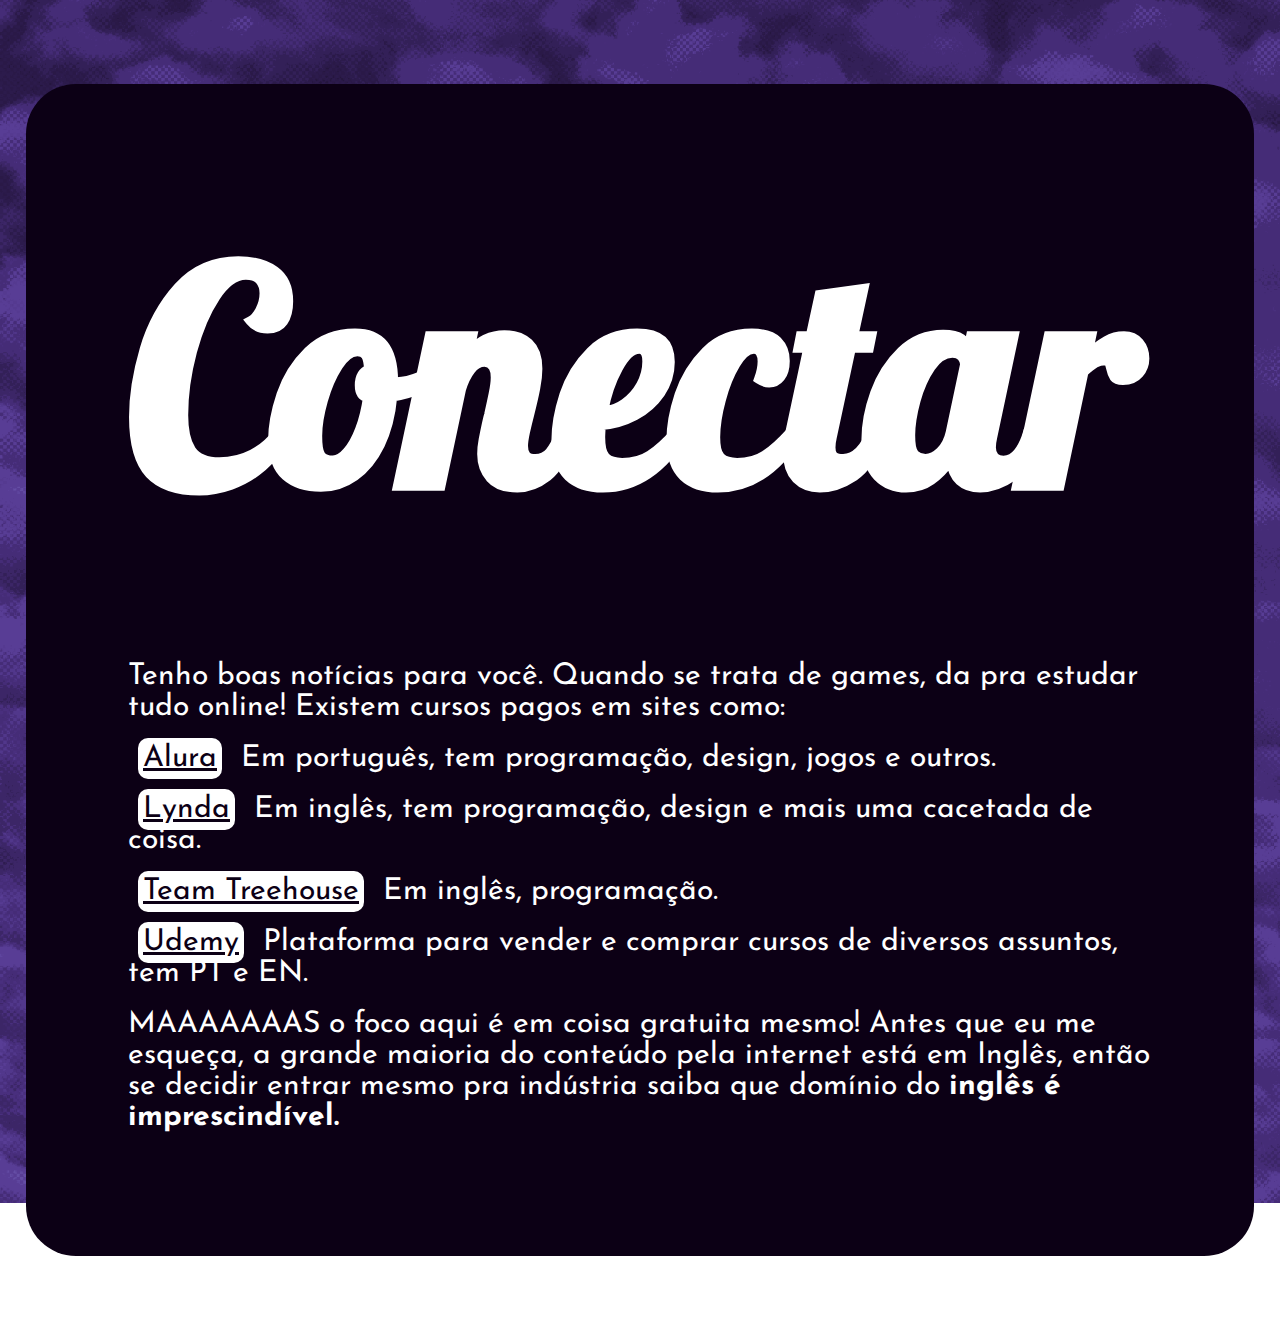
==== conectar.html @ a10b0ccb "Add files via upload" ====
<!DOCTYPE html>
<html>
<head>
	<title>Game Design lvl 1</title>

	<link href="https://fonts.googleapis.com/css?family=Arvo|Josefin+Sans|Lobster|Bangers" rel="stylesheet">
	<link rel="stylesheet" type="text/css" href="GameDesignlvl1.css">

	<meta name="viewport" content="width=device-width, initial-scale=1.0">
	<meta charset="UTF-8">
	<meta name="keywords" content="Game Design, Jogos Digitais, Game Dev, UNESP, Faac, Grupo de Artes Interativas.">
	<meta name="author" content="Rodrigo Morelli Cavalcante">
	<meta name="description" content="Game Design para Newbies!">

	<meta property="og:title" content="Game Design Level 1">
	<meta property="og:description" content="Game Design para Newbies!">
	<meta property="og:image" content="pic_metaguy.png">
	<meta property="og:url" content="digoritos.github.io/gamedesignlvl1">
	<meta property="og:type" content="website">
	<meta name="twitter:card" content="pic_metaguy.png">
</head>
<body>
	<div class="parallax bg">
		<div class="content">
			<h1>Conectar</h1>
			<p>Tenho boas notícias para você. Quando se trata de games, da pra estudar tudo online! Existem cursos pagos em sites como:</p> 
			<p><a href="https://www.alura.com.br/">Alura</a> Em português, tem programação, design, jogos e outros.</p>
			<p><a href="https://www.lynda.com/">Lynda</a> Em inglês, tem programação, design e mais uma cacetada de coisa. </p>
			<p><a href="https://teamtreehouse.com/">Team Treehouse</a> Em inglês, programação. </p>
			<p><a href="https://www.udemy.com/">Udemy</a> Plataforma para vender e comprar cursos de diversos assuntos, tem PT e EN.</p> 
			<p>MAAAAAAAS o foco aqui é em coisa gratuita mesmo! Antes que eu me esqueça, a grande maioria do conteúdo pela internet está em Inglês, então se decidir entrar mesmo pra indústria saiba que domínio do <strong>inglês é imprescindível.</strong> </p>
		</div>
	</div>

</body>
</html>
---- GameDesignlvl1.css ----
/*
fonts
font-family: 'Arvo', serif;
font-family: 'Lobster', cursive;
font-family: 'Josefin Sans', sans-serif;
font-family: 'Bangers', cursive;


*/


* {
	margin: 0;
	/*padding: 0;*/
	/*border: 2px dotted red;*/
}


div {
	padding: 8%;
}

.parallax {
	background-attachment: fixed;
    background-position: center;
    background-repeat: no-repeat;
    background-size: cover;
}

					/*HEAD*/
.head {
	background-image: url("pic_guy.png");
	background-color: #0c0015;
}
.head h1 {
	font-size: 300px;	
	/*font-family: 'Arvo', serif;*/
	/*font-family: 'Lobster', cursive;*/
	/*font-family: 'Josefin Sans', sans-serif;*/
	font-family: 'Bangers';
	line-height: 1.0;
	color: #f67500;
	mix-blend-mode: difference;
	letter-spacing: 20px;
}
.head h1.smaller {
	font-size: 200px;
}
.head h3 {
	/*font-family: 'Arvo', serif;*/
	/*font-family: 'Lobster', cursive;*/
	font-family: 'Josefin Sans', sans-serif;
	/*font-family: 'Bangers';*/
	font-size: 80px;
	text-align: right;
	color: #f67500;
	mix-blend-mode: difference;
}

					/*INTRO*/
.intro {
	background-color: #0c0015;
    align-content: center;
}
.bussola {
	padding: 3%;
	margin-bottom: 4%;
}
@keyframes bussola {
    0% {transform:rotateZ(0deg);}
    10% {transform:rotateZ(130deg);}
    20% {transform:rotateZ(60deg);}
    30% {transform:rotateZ(180deg);}
    40% {transform:rotateZ(-30deg);}
    50% {transform:rotateZ(30deg);}
    60% {transform:rotateZ(-90deg);}
    70% {transform:rotateZ(20deg);}
    80% {transform:rotateZ(-130deg);}
    90% {transform:rotateZ(30deg);}
    100% {transform:rotateZ(0deg);}
}
.bussola object {
	margin-left: auto;
	margin-right: auto;
	display: block;
	animation-name: bussola;
	animation-duration: 20s;
	animation-iteration-count: infinite;
}
.intro h5 {
	/*font-family: 'Arvo', serif;*/
	/*font-family: 'Lobster', cursive;*/
	font-family: 'Josefin Sans', sans-serif;
	/*font-family: 'Banger';*/
	font-size: 40px;
	color: #dddddd;
}

					/*CONTEUDO*/
.bg {
	background-image: url("pic_sky.png");
	padding: 5% 0;
	height: 100%/
}
.deck {
	padding: 0;
	margin: 0 auto;
	width: 90%;
	display: grid;
	grid-gap: 1%;
	grid-template-columns: repeat(auto-fit, minmax(400px, 1fr));
}
.carta {
	height: 500px;
	display: inline-block;
	margin: 10px;
	border-radius: 20px;
	background-color: #0c0015;
	/*background-color: #ffffff;*/
	padding: 30px;
	overflow: hidden;
}
.carta h5 {
	font-size: 60px;
	/*font-family: 'Arvo', serif;*/
	font-family: 'Lobster', cursive;
	/*font-family: 'Josefin Sans', sans-serif;*/
	/*font-family: 'Bangers';*/
	color: white;
	margin: 0 8% 2% 8%;
	line-height: 60px;
}
.carta h6 {
	font-size: 25px;
	text-align: right;
	color: white;
	margin: 3% 8% 0 8%;
	/*font-family: 'Arvo', serif;*/
	/*font-family: 'Lobster', cursive;*/
	font-family: 'Josefin Sans', sans-serif;
	/*font-family: 'Banger*/
}
.carta h6:nth-of-type(2) {
	text-align: left;
	margin: 7% 8% 7% 8%;
	/*font-family: 'Arvo', serif;*/
	/*font-family: 'Lobster', cursive;*/
	font-family: 'Josefin Sans', sans-serif;
	/*font-family: 'Bangers';*/
}
.carta p {
	font-size: 25px;
	color: white;
	margin: 3% 8% 25px 8%;
	font-family: 'Arvo', serif;
	/*font-family: 'Lobster', cursive;*/
	/*font-family: 'Josefin Sans', sans-serif;*/
	/*font-family: 'Banger*/
}
.carta:hover {
	border: 2px solid rgba(255,255,255,0.5);
}

					/*FOOTER*/
.footer {
	background-color: #0c0015;
}
.footer h5 {
	font-family: 'Josefin Sans', sans-serif;
	font-size: 20px;
	color: #dddddd;
	text-align: center;
}

/*CONTENT*/
.content {
	background-color: #0c0015;
	border-radius: 50px;
	margin: 20px auto;
	display: block;
	width: 80%;
}

.content h1 {
	color: white;
	font-size: 300px;
	/*font-family: 'Arvo', serif;*/
	font-family: 'Lobster', cursive;
	/*font-family: 'Josefin Sans', sans-serif;*/
	/*font-family: 'Bangers', cursive;*/
	margin-bottom: 100px;
}

.content p {
	color: white;
	font-size: 30px;
	font-family: 'Josefin Sans', sans-serif;
	/*font-family: 'Arvo', serif;*/
	margin-bottom: 20px;
}

.content a {
	color: #0c0015;
	background-color: white;
	border-radius: 10px;
	margin: 10px;
	padding: 5px;
}
.content a:hover {
	background-color: #e0e0e0;
}

/* CUSTOM SCROLL BAR xD */
/* width */
::-webkit-scrollbar {
    width: 10px;
}
/* Track */
::-webkit-scrollbar-track {
    background: #1d0f18; 
}
/* Handle */
::-webkit-scrollbar-thumb {
    background: #f67500; 
}
/* Handle on hover */
::-webkit-scrollbar-thumb:hover {
    background: #fc8300; 
}
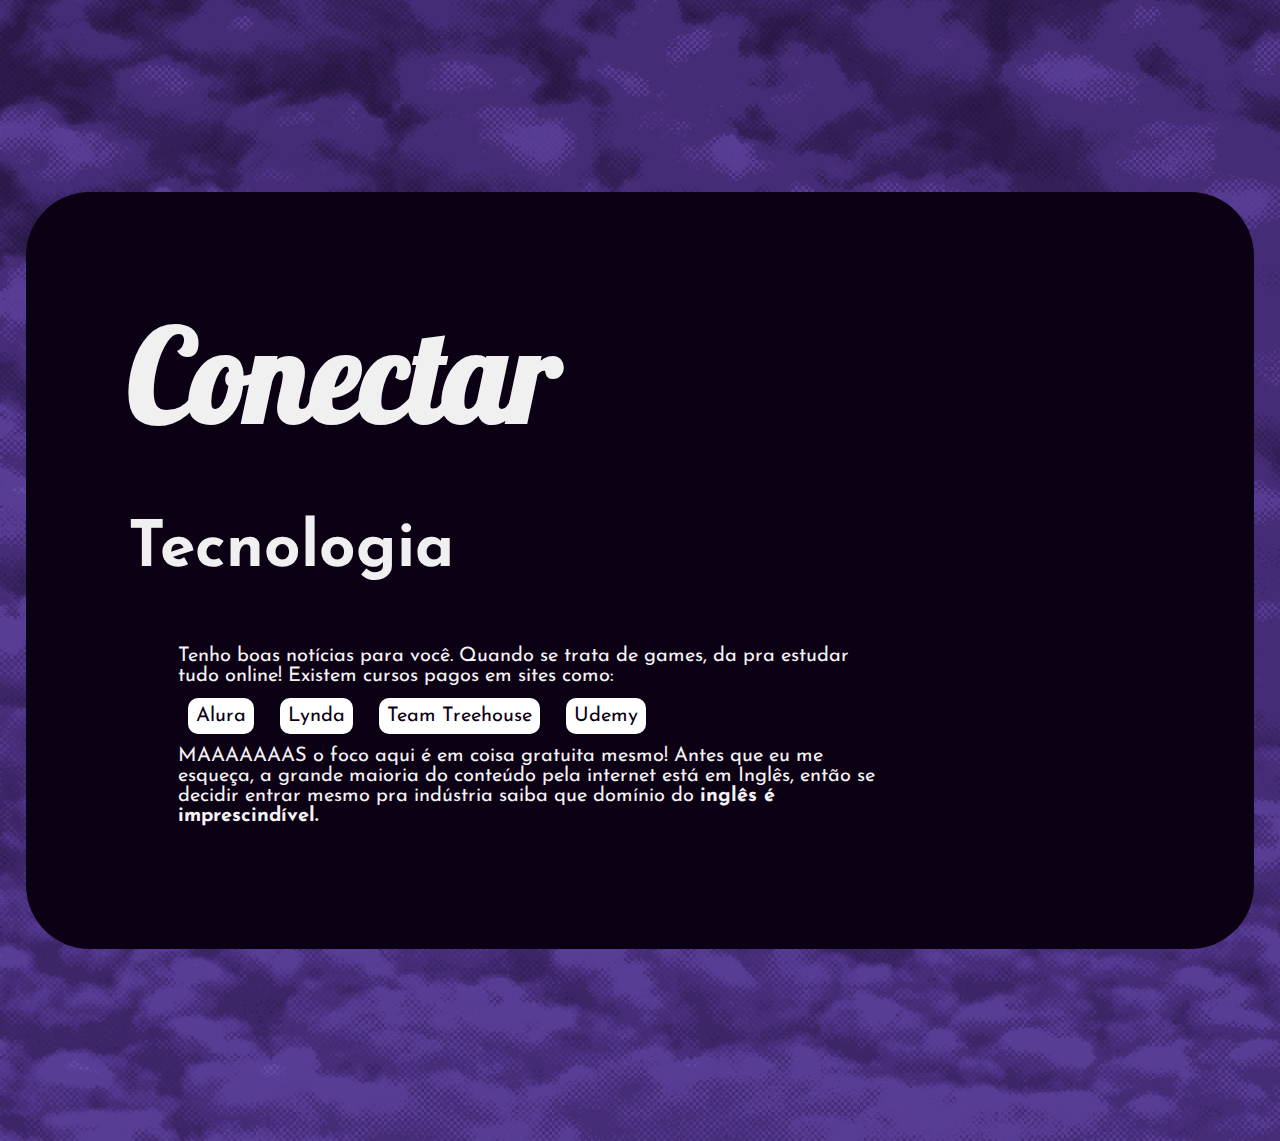
==== commit 3ee01000: "Add files via upload" ====
--- a/conectar.html
+++ b/conectar.html
@@ -3,7 +3,7 @@
 <head>
 	<title>Game Design lvl 1</title>
 
-	<link href="https://fonts.googleapis.com/css?family=Arvo|Josefin+Sans|Lobster|Bangers" rel="stylesheet">
+	<link href="https://fonts.googleapis.com/css?family=Arvo|Josefin+Sans|Lobster|Bangers|Jaldi:700" rel="stylesheet">
 	<link rel="stylesheet" type="text/css" href="GameDesignlvl1.css">
 
 	<meta name="viewport" content="width=device-width, initial-scale=1.0">
@@ -20,14 +20,17 @@
 	<meta name="twitter:card" content="pic_metaguy.png">
 </head>
 <body>
-	<div class="parallax bg">
+	<div class="bg parallax">
 		<div class="content">
 			<h1>Conectar</h1>
+			<h2>Tecnologia</h2>
 			<p>Tenho boas notícias para você. Quando se trata de games, da pra estudar tudo online! Existem cursos pagos em sites como:</p> 
-			<p><a href="https://www.alura.com.br/">Alura</a> Em português, tem programação, design, jogos e outros.</p>
-			<p><a href="https://www.lynda.com/">Lynda</a> Em inglês, tem programação, design e mais uma cacetada de coisa. </p>
-			<p><a href="https://teamtreehouse.com/">Team Treehouse</a> Em inglês, programação. </p>
-			<p><a href="https://www.udemy.com/">Udemy</a> Plataforma para vender e comprar cursos de diversos assuntos, tem PT e EN.</p> 
+			<p>
+				<a href="https://www.alura.com.br/">Alura</a>
+				<a href="https://www.lynda.com/">Lynda</a>
+				<a href="https://teamtreehouse.com/">Team Treehouse</a>
+				<a href="https://www.udemy.com/">Udemy</a>
+			</p> 
 			<p>MAAAAAAAS o foco aqui é em coisa gratuita mesmo! Antes que eu me esqueça, a grande maioria do conteúdo pela internet está em Inglês, então se decidir entrar mesmo pra indústria saiba que domínio do <strong>inglês é imprescindível.</strong> </p>
 		</div>
 	</div>
--- a/GameDesignlvl1.css
+++ b/GameDesignlvl1.css
@@ -5,7 +5,7 @@
 font-family: 'Lobster', cursive;
 font-family: 'Josefin Sans', sans-serif;
 font-family: 'Bangers', cursive;
-
+font-family: 'Jaldi', sans-serif;
 
 */
 
@@ -34,30 +34,44 @@
 	background-color: #0c0015;
 }
 .head h1 {
-	font-size: 300px;	
-	/*font-family: 'Arvo', serif;*/
-	/*font-family: 'Lobster', cursive;*/
-	/*font-family: 'Josefin Sans', sans-serif;*/
-	font-family: 'Bangers';
+	font-size: 20vw;	
+	/*font-family: 'Arvo', serif;*/
+	/*font-family: 'Lobster', cursive;*/
+	/*font-family: 'Josefin Sans', sans-serif;*/
+	/*font-family: 'Bangers';*/
+	font-family: 'Jaldi', sans-serif;
 	line-height: 1.0;
 	color: #f67500;
 	mix-blend-mode: difference;
-	letter-spacing: 20px;
+	/*letter-spacing: 20px;*/
 }
 .head h1.smaller {
-	font-size: 200px;
+	font-size: 15vw;
 }
 .head h3 {
 	/*font-family: 'Arvo', serif;*/
-	/*font-family: 'Lobster', cursive;*/
-	font-family: 'Josefin Sans', sans-serif;
-	/*font-family: 'Bangers';*/
-	font-size: 80px;
+	font-family: 'Lobster', cursive;
+	/*font-family: 'Josefin Sans', sans-serif;*/
+	/*font-family: 'Bangers';*/
+	font-size: 3vw;
 	text-align: right;
 	color: #f67500;
 	mix-blend-mode: difference;
 }
 
+@media only screen and (max-width:620px) {
+  /* For mobile phones: */
+  .head h1 {
+    font-size: 28vw;
+  }
+  .head h1.smaller {
+  	font-size: 20vw;
+  }
+  .head h3 {
+  	font-size: 5vw;
+  }
+}
+
 					/*INTRO*/
 .intro {
 	background-color: #0c0015;
@@ -66,6 +80,7 @@
 .bussola {
 	padding: 3%;
 	margin-bottom: 4%;
+
 }
 @keyframes bussola {
     0% {transform:rotateZ(0deg);}
@@ -81,6 +96,7 @@
     100% {transform:rotateZ(0deg);}
 }
 .bussola object {
+	width: 40%;
 	margin-left: auto;
 	margin-right: auto;
 	display: block;
@@ -93,11 +109,22 @@
 	/*font-family: 'Lobster', cursive;*/
 	font-family: 'Josefin Sans', sans-serif;
 	/*font-family: 'Banger';*/
-	font-size: 40px;
+	margin: 0 20%;
+	font-size: 2vw;
 	color: #dddddd;
 }
 
-					/*CONTEUDO*/
+@media only screen and (max-width: 620px){
+	.bussola object {
+		width: 60%
+	}
+
+	.intro h5 {
+		margin: 0;
+	}
+}
+
+					/*CARTAS*/
 .bg {
 	background-image: url("pic_sky.png");
 	padding: 5% 0;
@@ -109,20 +136,20 @@
 	width: 90%;
 	display: grid;
 	grid-gap: 1%;
-	grid-template-columns: repeat(auto-fit, minmax(400px, 1fr));
+	grid-template-columns: repeat(auto-fit, minmax(30vw, 1fr));
 }
 .carta {
-	height: 500px;
+	height: 45vw;
 	display: inline-block;
-	margin: 10px;
-	border-radius: 20px;
+	margin: 3vw;
+	border-radius: 3vw;
 	background-color: #0c0015;
 	/*background-color: #ffffff;*/
-	padding: 30px;
+	padding: 3vw;
 	overflow: hidden;
 }
 .carta h5 {
-	font-size: 60px;
+	font-size: 6vw;
 	/*font-family: 'Arvo', serif;*/
 	font-family: 'Lobster', cursive;
 	/*font-family: 'Josefin Sans', sans-serif;*/
@@ -132,7 +159,7 @@
 	line-height: 60px;
 }
 .carta h6 {
-	font-size: 25px;
+	font-size: 2vw;
 	text-align: right;
 	color: white;
 	margin: 3% 8% 0 8%;
@@ -150,7 +177,7 @@
 	/*font-family: 'Bangers';*/
 }
 .carta p {
-	font-size: 25px;
+	font-size: 1vw;
 	color: white;
 	margin: 3% 8% 25px 8%;
 	font-family: 'Arvo', serif;
@@ -162,6 +189,10 @@
 	border: 2px solid rgba(255,255,255,0.5);
 }
 
+@media only screen and (max-width: 620px) {
+	
+}
+
 					/*FOOTER*/
 .footer {
 	background-color: #0c0015;
@@ -173,31 +204,41 @@
 	text-align: center;
 }
 
-/*CONTENT*/
+					/*CONTENT*/
 .content {
 	background-color: #0c0015;
-	border-radius: 50px;
-	margin: 20px auto;
+	/*background-color: #bbbbbb;*/
+	border-radius: 5vw;
+	margin: 10% auto;
 	display: block;
 	width: 80%;
 }
 
 .content h1 {
-	color: white;
-	font-size: 300px;
+	color: #f0f0f0;
+	font-size: 10vw;
 	/*font-family: 'Arvo', serif;*/
 	font-family: 'Lobster', cursive;
 	/*font-family: 'Josefin Sans', sans-serif;*/
 	/*font-family: 'Bangers', cursive;*/
-	margin-bottom: 100px;
+	margin-bottom: 5vw;
+}
+
+.content h2 {
+	color: #f0f0f0;
+	font-size: 5vw;
+	font-family: "Josefin Sans", sans-serif;
+	margin-bottom: 5vw;
 }
 
 .content p {
-	color: white;
-	font-size: 30px;
+	color: #f3f3f3;
+	font-size: 20px;
 	font-family: 'Josefin Sans', sans-serif;
 	/*font-family: 'Arvo', serif;*/
 	margin-bottom: 20px;
+	margin-left: 50px;
+	width: 70%
 }
 
 .content a {
@@ -205,10 +246,11 @@
 	background-color: white;
 	border-radius: 10px;
 	margin: 10px;
-	padding: 5px;
+	padding: 8px;
+	text-decoration: none;
 }
 .content a:hover {
-	background-color: #e0e0e0;
+	background-color: #white;
 }
 
 /* CUSTOM SCROLL BAR xD */
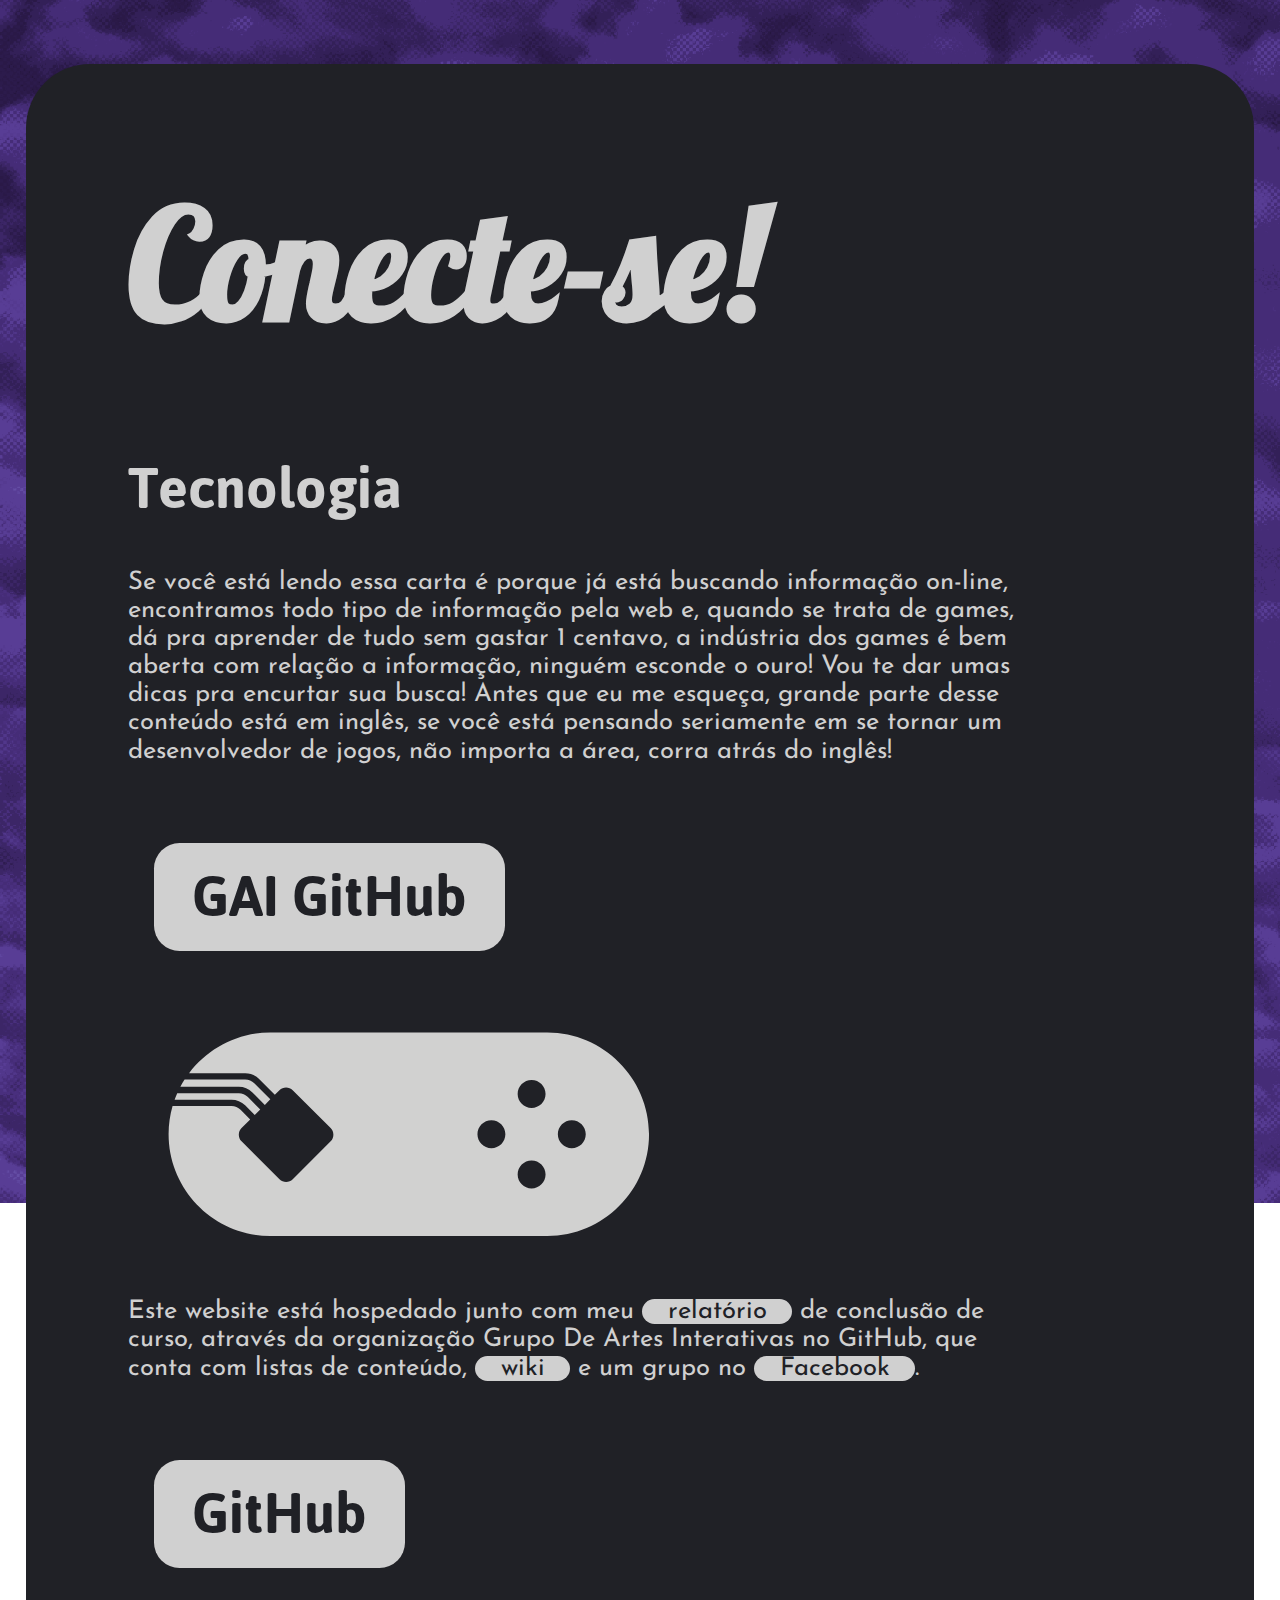
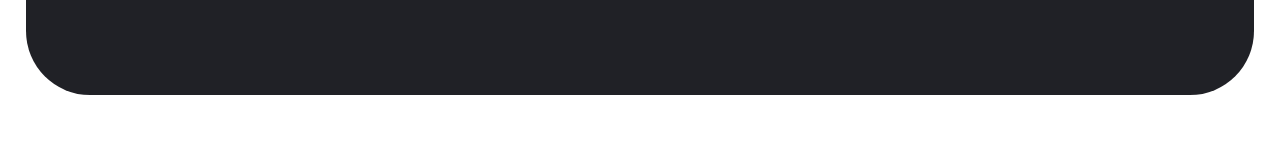
==== commit ee25b8f9: "Add files via upload" ====
--- a/conectar.html
+++ b/conectar.html
@@ -3,7 +3,7 @@
 <head>
 	<title>Game Design lvl 1</title>
 
-	<link href="https://fonts.googleapis.com/css?family=Arvo|Josefin+Sans|Lobster|Bangers|Jaldi:700" rel="stylesheet">
+	<link href="https://fonts.googleapis.com/css?family=Arvo|Josefin+Sans|Lobster|Jaldi:700" rel="stylesheet">
 	<link rel="stylesheet" type="text/css" href="GameDesignlvl1.css">
 
 	<meta name="viewport" content="width=device-width, initial-scale=1.0">
@@ -22,16 +22,16 @@
 <body>
 	<div class="bg parallax">
 		<div class="content">
-			<h1>Conectar</h1>
+			<h1>Conecte-se!</h1>
 			<h2>Tecnologia</h2>
-			<p>Tenho boas notícias para você. Quando se trata de games, da pra estudar tudo online! Existem cursos pagos em sites como:</p> 
-			<p>
-				<a href="https://www.alura.com.br/">Alura</a>
-				<a href="https://www.lynda.com/">Lynda</a>
-				<a href="https://teamtreehouse.com/">Team Treehouse</a>
-				<a href="https://www.udemy.com/">Udemy</a>
-			</p> 
-			<p>MAAAAAAAS o foco aqui é em coisa gratuita mesmo! Antes que eu me esqueça, a grande maioria do conteúdo pela internet está em Inglês, então se decidir entrar mesmo pra indústria saiba que domínio do <strong>inglês é imprescindível.</strong> </p>
+			<p>Se você está lendo essa carta é porque já está buscando informação on-line, encontramos todo tipo de informação pela web e, quando se trata de games, dá pra aprender de tudo sem gastar 1 centavo, a indústria dos games é bem aberta com relação a informação, ninguém esconde o ouro! Vou te dar umas dicas pra encurtar sua busca! Antes que eu me esqueça, grande parte desse conteúdo está em inglês, se você está pensando seriamente em se tornar um desenvolvedor de jogos, não importa a área, corra atrás do inglês!</p> 
+
+			<h2><a href="https://github.com/GrupoDeArtesInterativas">GAI GitHub</a></h2>
+			<object type="image/svg+xml" data="GAI_logo.svg"></object>
+			<p>Este website está hospedado junto com meu <a href="https://github.com/GrupoDeArtesInterativas/gamedesignlvl1/blob/master/Relatorio.pdf">relatório</a> de conclusão de curso, através da organização Grupo De Artes Interativas no GitHub, que conta com  listas de conteúdo, <a href="https://github.com/GrupoDeArtesInterativas/GAI_GrupoDeArtesInterativas/wiki">wiki</a> e um grupo no <a href="https://www.facebook.com/groups/1337082813049332/ ">Facebook</a>.</p>
+
+			<h2><a href="https://github.com/">GitHub</a></h2>
+
 		</div>
 	</div>
 
--- a/GameDesignlvl1.css
+++ b/GameDesignlvl1.css
@@ -4,7 +4,7 @@
 font-family: 'Arvo', serif;
 font-family: 'Lobster', cursive;
 font-family: 'Josefin Sans', sans-serif;
-font-family: 'Bangers', cursive;
+font-family: 'Rubik Mono One', sans-serif;
 font-family: 'Jaldi', sans-serif;
 
 */
@@ -34,25 +34,19 @@
 	background-color: #0c0015;
 }
 .head h1 {
-	font-size: 20vw;	
-	/*font-family: 'Arvo', serif;*/
-	/*font-family: 'Lobster', cursive;*/
-	/*font-family: 'Josefin Sans', sans-serif;*/
-	/*font-family: 'Bangers';*/
-	font-family: 'Jaldi', sans-serif;
-	line-height: 1.0;
+	font-size: 15vw;	
+	font-family:'Josefin Sans', sans-serif;
+	font-weight: bold;
+	/*line-height: 0.8;*/
+	margin-bottom: 3vw;
 	color: #f67500;
 	mix-blend-mode: difference;
-	/*letter-spacing: 20px;*/
 }
 .head h1.smaller {
-	font-size: 15vw;
+	font-size: 10vw;
 }
 .head h3 {
-	/*font-family: 'Arvo', serif;*/
 	font-family: 'Lobster', cursive;
-	/*font-family: 'Josefin Sans', sans-serif;*/
-	/*font-family: 'Bangers';*/
 	font-size: 3vw;
 	text-align: right;
 	color: #f67500;
@@ -74,7 +68,7 @@
 
 					/*INTRO*/
 .intro {
-	background-color: #0c0015;
+	background-color: #202126;
     align-content: center;
 }
 .bussola {
@@ -105,13 +99,10 @@
 	animation-iteration-count: infinite;
 }
 .intro h5 {
-	/*font-family: 'Arvo', serif;*/
-	/*font-family: 'Lobster', cursive;*/
 	font-family: 'Josefin Sans', sans-serif;
-	/*font-family: 'Banger';*/
 	margin: 0 20%;
 	font-size: 2vw;
-	color: #dddddd;
+	color: #d0d0d0;
 }
 
 @media only screen and (max-width: 620px){
@@ -121,6 +112,7 @@
 
 	.intro h5 {
 		margin: 0;
+		font-size: 4vw;
 	}
 }
 
@@ -133,138 +125,177 @@
 .deck {
 	padding: 0;
 	margin: 0 auto;
-	width: 90%;
+	width: 90vw;
 	display: grid;
-	grid-gap: 1%;
-	grid-template-columns: repeat(auto-fit, minmax(30vw, 1fr));
-}
+	grid-gap: 3vw;
+	grid-template-columns: 28vw 28vw 28vw;
+}
+
 .carta {
-	height: 45vw;
+	height: 26vw;
 	display: inline-block;
-	margin: 3vw;
 	border-radius: 3vw;
-	background-color: #0c0015;
-	/*background-color: #ffffff;*/
+	background-color: #202126;
 	padding: 3vw;
 	overflow: hidden;
 }
+
 .carta h5 {
-	font-size: 6vw;
-	/*font-family: 'Arvo', serif;*/
+	font-size: 4vw;
 	font-family: 'Lobster', cursive;
-	/*font-family: 'Josefin Sans', sans-serif;*/
-	/*font-family: 'Bangers';*/
-	color: white;
-	margin: 0 8% 2% 8%;
-	line-height: 60px;
+	color: #d0d0d0;
+	margin-bottom: 1vw;
 }
 .carta h6 {
 	font-size: 2vw;
-	text-align: right;
-	color: white;
-	margin: 3% 8% 0 8%;
-	/*font-family: 'Arvo', serif;*/
-	/*font-family: 'Lobster', cursive;*/
+	text-align: left;
+	color: #d0d0d0;
+	margin-bottom: 1vw;
+	font-family: 'Jaldi', sans-serif;
+
+}
+.carta p {
+	font-size: 1.5vw;
+	color: #d0d0d0;
+	margin-bottom: 1vw;
 	font-family: 'Josefin Sans', sans-serif;
-	/*font-family: 'Banger*/
-}
-.carta h6:nth-of-type(2) {
-	text-align: left;
-	margin: 7% 8% 7% 8%;
-	/*font-family: 'Arvo', serif;*/
-	/*font-family: 'Lobster', cursive;*/
-	font-family: 'Josefin Sans', sans-serif;
-	/*font-family: 'Bangers';*/
-}
-.carta p {
-	font-size: 1vw;
-	color: white;
-	margin: 3% 8% 25px 8%;
-	font-family: 'Arvo', serif;
-	/*font-family: 'Lobster', cursive;*/
-	/*font-family: 'Josefin Sans', sans-serif;*/
-	/*font-family: 'Banger*/
 }
 .carta:hover {
-	border: 2px solid rgba(255,255,255,0.5);
+	border: 0.3vw solid #f0f0f0;
 }
 
 @media only screen and (max-width: 620px) {
-	
+	.deck {
+		grid-template-columns: auto;
+	}
+	.carta {
+		height: 92vw;
+		width: 72vw;
+		border-radius: 9vw;
+		padding: 9vw;
+	}
+	.carta h5 {
+		font-size: 12vw;
+		margin-bottom: 3vw;
+	}
+	.carta h6 {
+		font-size: 6vw;
+		margin-bottom: 3vw;
+	}
+	.carta p {
+		font-size: 4vw;
+		margin-bottom: 3vw;
+	}
 }
 
 					/*FOOTER*/
 .footer {
-	background-color: #0c0015;
+	background-color: #202126;
 }
 .footer h5 {
 	font-family: 'Josefin Sans', sans-serif;
-	font-size: 20px;
-	color: #dddddd;
+	font-size: 2vw;
+	color: #d0d0d0;
 	text-align: center;
 }
+@media only screen and (max-width: 620px) {
+	.footer h5 {
+		font-size: 6vw;
+	}
+}
 
 					/*CONTENT*/
+
+
 .content {
-	background-color: #0c0015;
-	/*background-color: #bbbbbb;*/
+	background-color: #202126;
 	border-radius: 5vw;
-	margin: 10% auto;
+	margin: 0 auto;
 	display: block;
 	width: 80%;
 }
 
 .content h1 {
-	color: #f0f0f0;
-	font-size: 10vw;
-	/*font-family: 'Arvo', serif;*/
+	color: #d0d0d0;
+	font-size: 12vw;
 	font-family: 'Lobster', cursive;
-	/*font-family: 'Josefin Sans', sans-serif;*/
-	/*font-family: 'Bangers', cursive;*/
-	margin-bottom: 5vw;
+	margin-bottom: 3vw;
 }
 
 .content h2 {
-	color: #f0f0f0;
+	color: #d0d0d0;
 	font-size: 5vw;
-	font-family: "Josefin Sans", sans-serif;
-	margin-bottom: 5vw;
+	font-family: 'Jaldi', sans-serif;
+	margin-bottom: 2vw;
+	margin-top: 6vw;
 }
 
 .content p {
-	color: #f3f3f3;
-	font-size: 20px;
+	color: #d0d0d0;
+	font-size: 2vw;
 	font-family: 'Josefin Sans', sans-serif;
-	/*font-family: 'Arvo', serif;*/
-	margin-bottom: 20px;
-	margin-left: 50px;
-	width: 70%
+	margin-bottom: 4vw;
+	width: 70vw;
+	line-height: 1.1;
 }
 
 .content a {
-	color: #0c0015;
-	background-color: white;
-	border-radius: 10px;
-	margin: 10px;
-	padding: 8px;
+	color: #202126;
+	background-color: #d0d0d0;
+	border-radius: 1vw;
+	margin: 0vw;
+	padding-left: 2vw;
+	padding-right: 2vw;
 	text-decoration: none;
+/*	font-family: 'Josefin Sans', sans-serif;
+	font-weight: 700;*/
 }
 .content a:hover {
-	background-color: #white;
+	background-color: #fff;
+}
+.content h2 a {
+	border-radius: 2vw;
+	margin: 2vw;
+	padding-left: 3vw;
+	padding-right: 3vw;
+}
+
+.content object {
+	width: 50%;
+	/*float: left;*/
+	margin: 2vw;
+}
+
+
+@media only screen and (max-width: 620px) {
+	.content h1 {
+		font-size: 18vw;
+	}
+	.content h2 {
+		font-size: 8vw;
+	}
+	.content p {
+		font-size: 4vw;
+		width: 80vw;
+	}
+	.content object {
+	width: 100%;
+}
+
 }
 
 /* CUSTOM SCROLL BAR xD */
 /* width */
 ::-webkit-scrollbar {
-    width: 10px;
+    width: 1vw;
 }
 /* Track */
 ::-webkit-scrollbar-track {
-    background: #1d0f18; 
+    background: #202126; 
 }
 /* Handle */
 ::-webkit-scrollbar-thumb {
-    background: #f67500; 
+    background: #d0d0d0; 
 }
 /* Handle on hover */
 ::-webkit-scrollbar-thumb:hover {
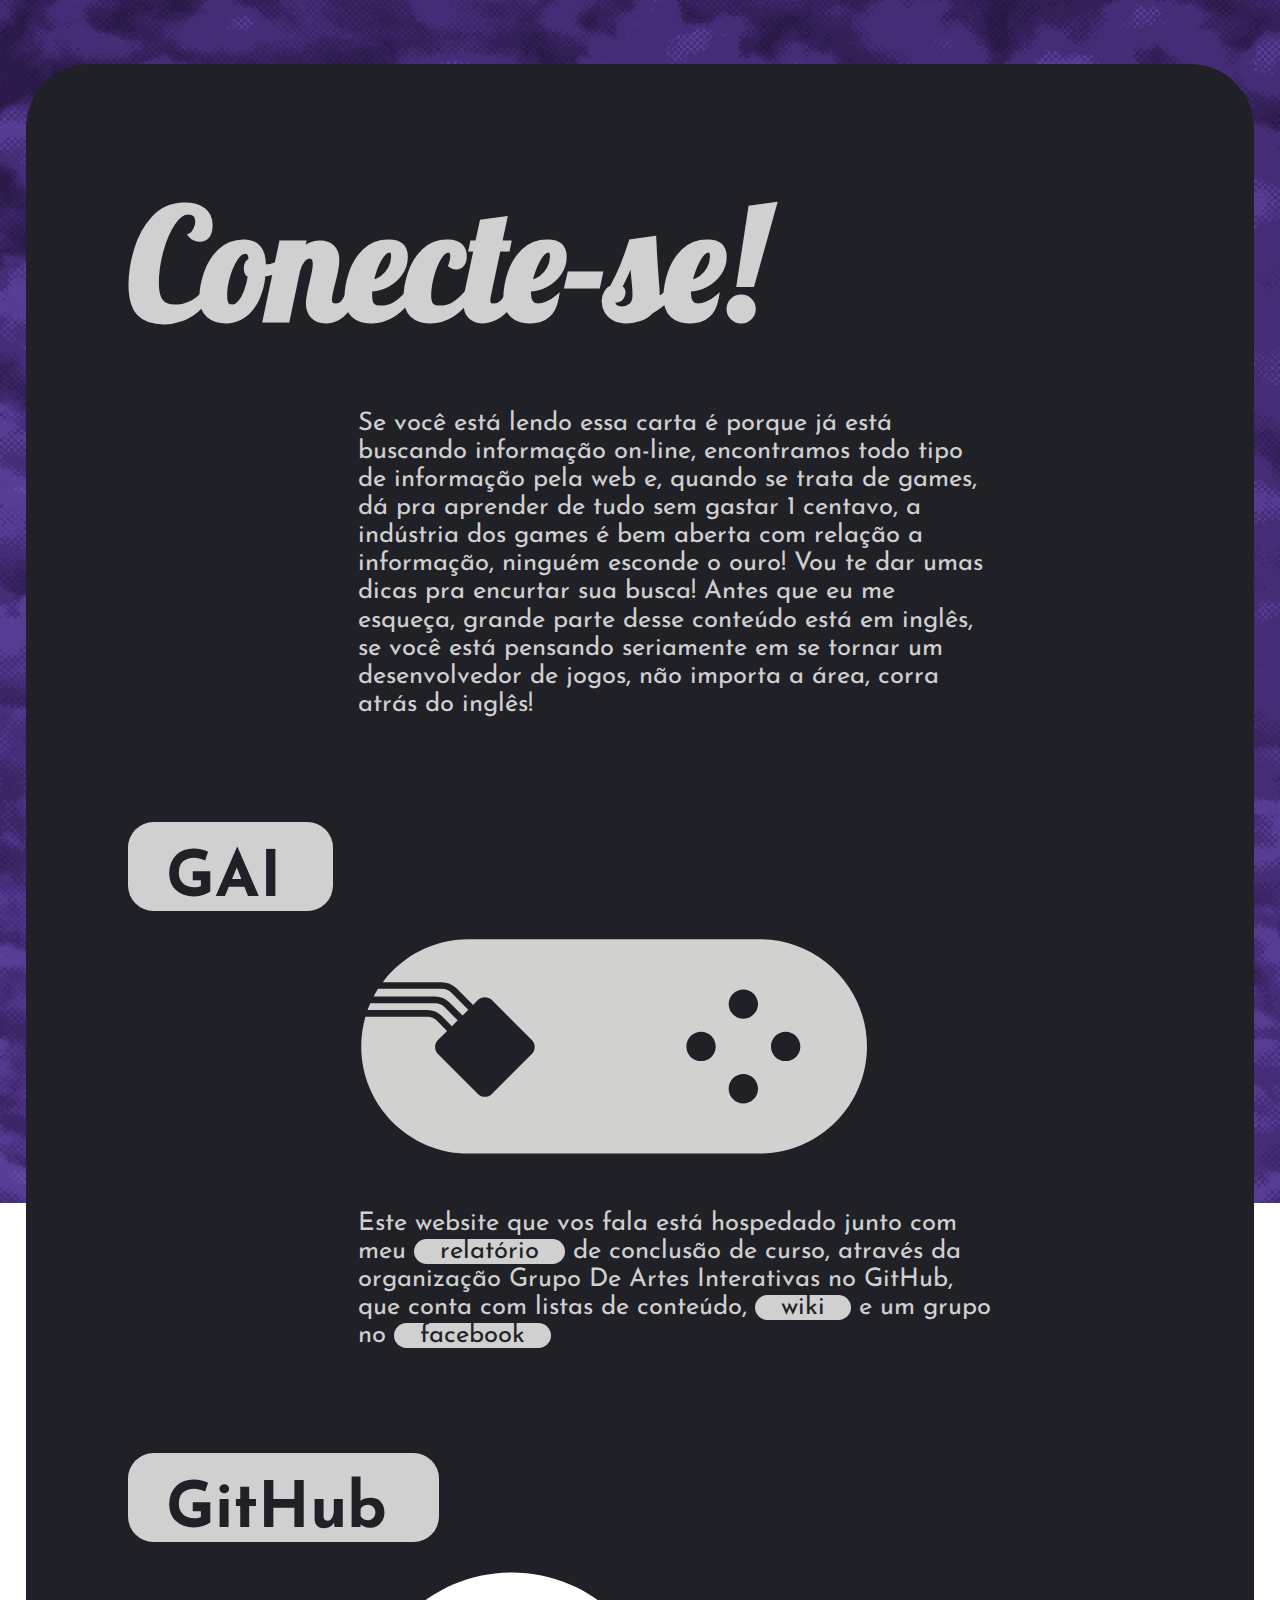
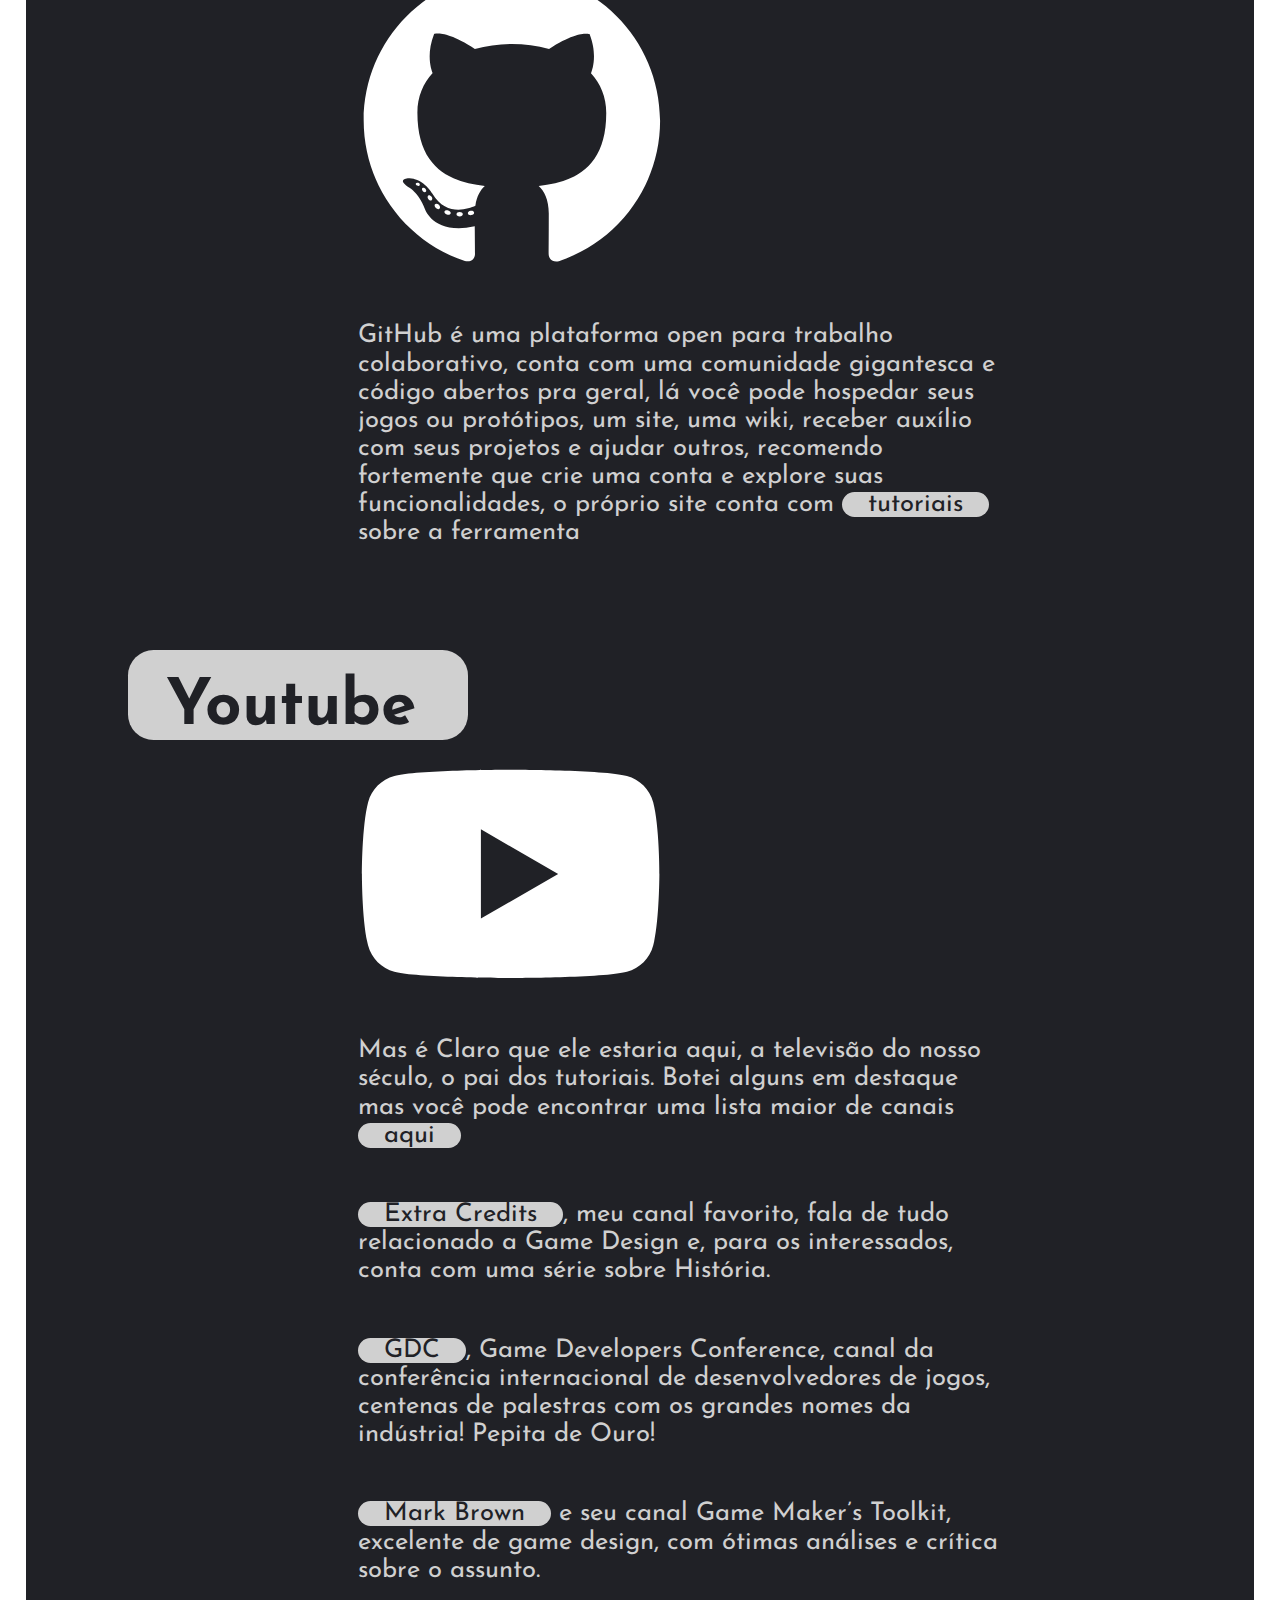
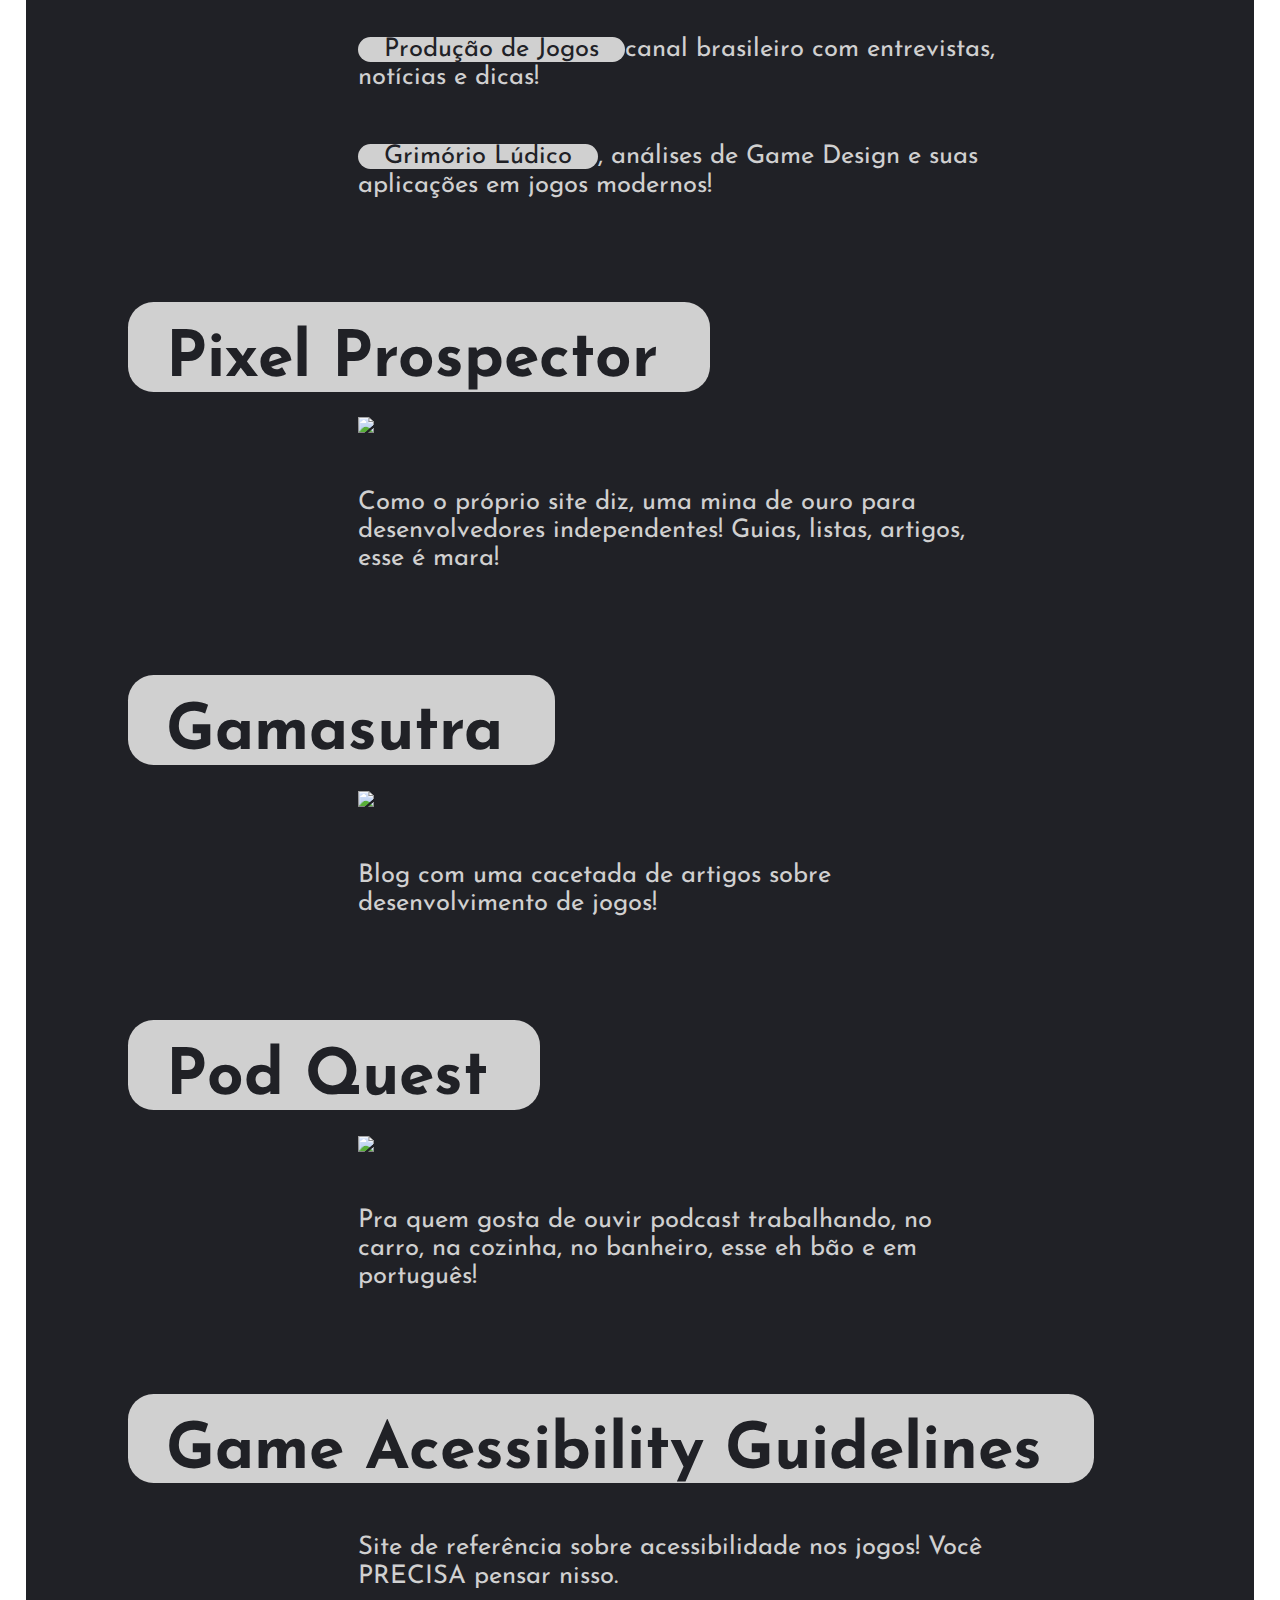
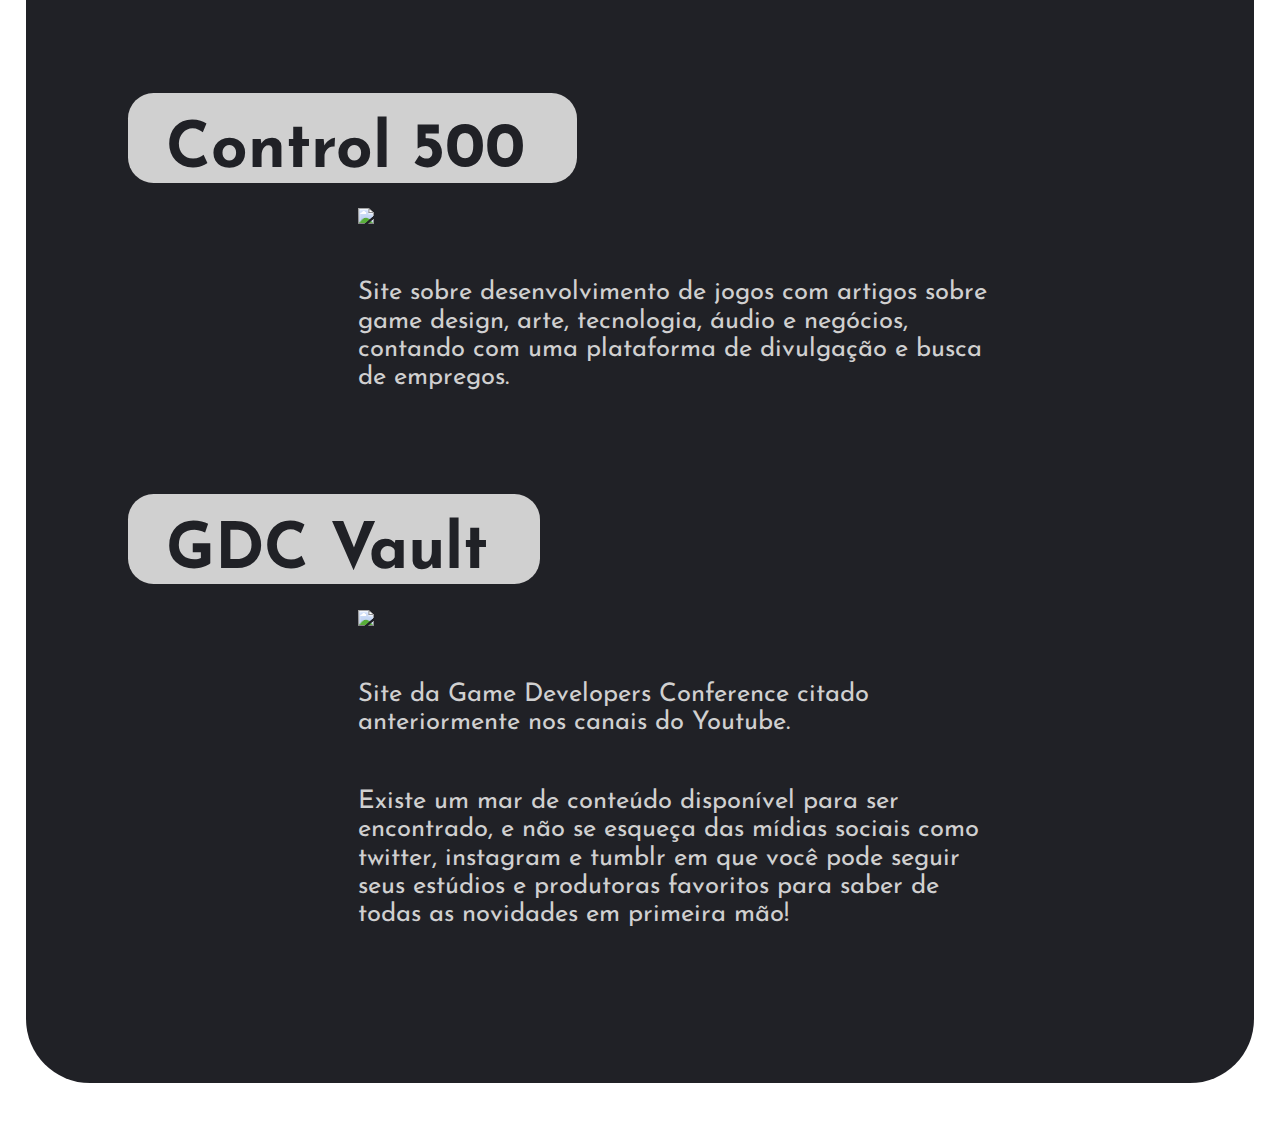
==== commit 41c48583: "Add files via upload" ====
--- a/conectar.html
+++ b/conectar.html
@@ -23,15 +23,55 @@
 	<div class="bg parallax">
 		<div class="content">
 			<h1>Conecte-se!</h1>
-			<h2>Tecnologia</h2>
+			<!-- <h2>Tecnologia</h2> -->
 			<p>Se você está lendo essa carta é porque já está buscando informação on-line, encontramos todo tipo de informação pela web e, quando se trata de games, dá pra aprender de tudo sem gastar 1 centavo, a indústria dos games é bem aberta com relação a informação, ninguém esconde o ouro! Vou te dar umas dicas pra encurtar sua busca! Antes que eu me esqueça, grande parte desse conteúdo está em inglês, se você está pensando seriamente em se tornar um desenvolvedor de jogos, não importa a área, corra atrás do inglês!</p> 
 
-			<h2><a href="https://github.com/GrupoDeArtesInterativas">GAI GitHub</a></h2>
-			<object type="image/svg+xml" data="GAI_logo.svg"></object>
-			<p>Este website está hospedado junto com meu <a href="https://github.com/GrupoDeArtesInterativas/gamedesignlvl1/blob/master/Relatorio.pdf">relatório</a> de conclusão de curso, através da organização Grupo De Artes Interativas no GitHub, que conta com  listas de conteúdo, <a href="https://github.com/GrupoDeArtesInterativas/GAI_GrupoDeArtesInterativas/wiki">wiki</a> e um grupo no <a href="https://www.facebook.com/groups/1337082813049332/ ">Facebook</a>.</p>
+			<h2><a href="https://github.com/GrupoDeArtesInterativas">GAI</a></h2>
+			<object class="big" type="image/svg+xml" data="GAI_logo.svg"></object>
+			<p>Este website que vos fala está hospedado junto com meu <a href="https://github.com/GrupoDeArtesInterativas/gamedesignlvl1/blob/master/Relatorio.pdf">relatório</a> de conclusão de curso, através da organização Grupo De Artes Interativas no GitHub, que conta com  listas de conteúdo, <a href="https://github.com/GrupoDeArtesInterativas/GAI_GrupoDeArtesInterativas/wiki">wiki</a> e um grupo no <a href="https://www.facebook.com/groups/1337082813049332/ ">facebook</a></p>
 
 			<h2><a href="https://github.com/">GitHub</a></h2>
+			<object class="small" type="image/svg+xml" data="github.svg"></object>
+			<p>GitHub é uma plataforma open para trabalho colaborativo, conta com uma comunidade gigantesca e código abertos pra geral, lá você pode hospedar seus jogos ou protótipos, um site, uma wiki, receber auxílio com seus projetos e ajudar outros, recomendo fortemente que crie uma conta e explore suas funcionalidades, o próprio site conta com <a href="https://guides.github.com/">tutoriais</a> sobre a ferramenta</p>
 
+			<h2><a href="http://www.youtube.com">Youtube</a></h2>
+			<object class="small" type="image/svg+xml" data="yt_logo.svg"></object>
+			<p>Mas é Claro que ele estaria aqui, a televisão do nosso século, o pai dos tutoriais. Botei alguns em destaque mas você pode encontrar uma lista maior de canais <a href="https://github.com/GrupoDeArtesInterativas/GAI_GrupoDeArtesInterativas/wiki">aqui</a></p>
+
+			<p><a href="https://www.youtube.com/channel/UCCODtTcd5M1JavPCOr_Uydg">Extra Credits</a>, meu canal favorito, fala de tudo relacionado a Game Design e, para os interessados, conta com uma série sobre História. </p>
+
+			<p><a href="https://www.youtube.com/channel/UC0JB7TSe49lg56u6qH8y_MQ ">GDC</a>, Game Developers Conference, canal da conferência internacional de desenvolvedores de jogos, centenas de palestras com os grandes nomes da indústria! Pepita de Ouro!</p>
+
+			<p><a href="https://www.youtube.com/user/McBacon1337/about">Mark Brown</a> e seu canal Game Maker’s Toolkit, excelente de game design, com ótimas análises e crítica sobre o assunto.</p>
+
+			<p><a href="https://www.youtube.com/channel/UC31_lzgVcbcBOLo5QD7QBUA/feed">Produção de Jogos</a>canal brasileiro com entrevistas, notícias e dicas!</p>
+
+			<p><a href="https://www.youtube.com/channel/UCBUqeYoEmtDOhRQEq5XWT1A/about">Grimório Lúdico</a>, análises de Game Design e suas aplicações em jogos modernos!</p>
+
+			<h2><a href="http://www.pixelprospector.com/">Pixel Prospector</a></h2>
+			<img class="small" src="http://www.pixelprospector.com/wp-content/uploads/2014/07/pixelprospector-logo-transparent.png">
+			<p>Como o próprio site diz, uma mina de ouro para desenvolvedores independentes! Guias, listas, artigos, esse é mara!</p>
+
+			<h2><a href="https://gamasutra.com/">Gamasutra</a></h2>
+			<img class="big" src="https://twimgs.com/gamasutra/images/gamasutra_logo.png">
+			<p>Blog com uma cacetada de artigos sobre desenvolvimento de jogos!</p>
+
+			<h2><a href="http://www.podquest.com.br/">Pod Quest</a></h2>
+			<img class="big" src="http://2.bp.blogspot.com/-kqV_th0K1kg/Wl_vnarLG1I/AAAAAAAAExg/PxoKKs6OYhQzirB2VDI7w77oys8QxtRgQCK4BGAYYCw/s752/PQ_Logo_header.png">
+			<p>Pra quem gosta de ouvir podcast trabalhando, no carro, na cozinha, no banheiro, esse eh bão e em português!</p>
+
+			<h2><a href="http://gameaccessibilityguidelines.com/">Game Acessibility Guidelines</a></h2>
+			<p>Site de referência sobre acessibilidade nos jogos! Você PRECISA pensar nisso.</p>
+
+			<h2><a href="http://ctrl500.com/">Control 500</a></h2>
+			<img class="big" src="http://ctrl500.com/wp-content/uploads/2015/01/logo21.png">
+			<p>Site sobre desenvolvimento de jogos com artigos sobre game design, arte, tecnologia, áudio e negócios, contando com uma plataforma de divulgação e busca de empregos.</p>
+
+			<h2><a href="http://www.gdcvault.com/">GDC Vault</a></h2>
+			<img class="big" src="https://roadtovrlive-5ea0.kxcdn.com/wp-content/uploads/2015/02/gdc-featured.png">
+			<p>Site da Game Developers Conference citado anteriormente nos canais do Youtube.</p>
+
+			<p>Existe um mar de conteúdo disponível para ser encontrado, e não se esqueça das mídias sociais como twitter, instagram e tumblr em que você pode seguir seus estúdios e produtoras favoritos para saber de todas as novidades em primeira mão!</p>
 		</div>
 	</div>
 
--- a/GameDesignlvl1.css
+++ b/GameDesignlvl1.css
@@ -222,12 +222,17 @@
 	margin-bottom: 3vw;
 }
 
+
 .content h2 {
 	color: #d0d0d0;
 	font-size: 5vw;
 	font-family: 'Jaldi', sans-serif;
+	font-family: 'Josefin Sans', sans-serif;
+	font-weight: 700vw;
+	margin: auto;
 	margin-bottom: 2vw;
-	margin-top: 6vw;
+	margin-top: 10vw;
+
 }
 
 .content p {
@@ -235,7 +240,10 @@
 	font-size: 2vw;
 	font-family: 'Josefin Sans', sans-serif;
 	margin-bottom: 4vw;
-	width: 70vw;
+	margin-top: 4vw;
+	padding-left: 18vw;
+	padding-right: 12vw;
+	/*width: 70vw;*/
 	line-height: 1.1;
 }
 
@@ -243,7 +251,7 @@
 	color: #202126;
 	background-color: #d0d0d0;
 	border-radius: 1vw;
-	margin: 0vw;
+	margin: auto;
 	padding-left: 2vw;
 	padding-right: 2vw;
 	text-decoration: none;
@@ -255,15 +263,18 @@
 }
 .content h2 a {
 	border-radius: 2vw;
-	margin: 2vw;
+	padding-top: 2vw;
 	padding-left: 3vw;
-	padding-right: 3vw;
-}
-
-.content object {
+	padding-right: 4vw;
+}
+
+.content .big {
+	padding-left: 18vw;
 	width: 50%;
-	/*float: left;*/
-	margin: 2vw;
+}
+.content .small {
+	padding-left: 18vw;
+	width: 30%;
 }
 
 
@@ -277,10 +288,16 @@
 	.content p {
 		font-size: 4vw;
 		width: 80vw;
-	}
-	.content object {
-	width: 100%;
-}
+		padding-left: 0;
+	}
+	.content .big {
+		width: 100%;
+		padding-left: 0;
+	}
+	.content .small {
+		width: 50%;
+		padding-left: 0;
+	}
 
 }
 
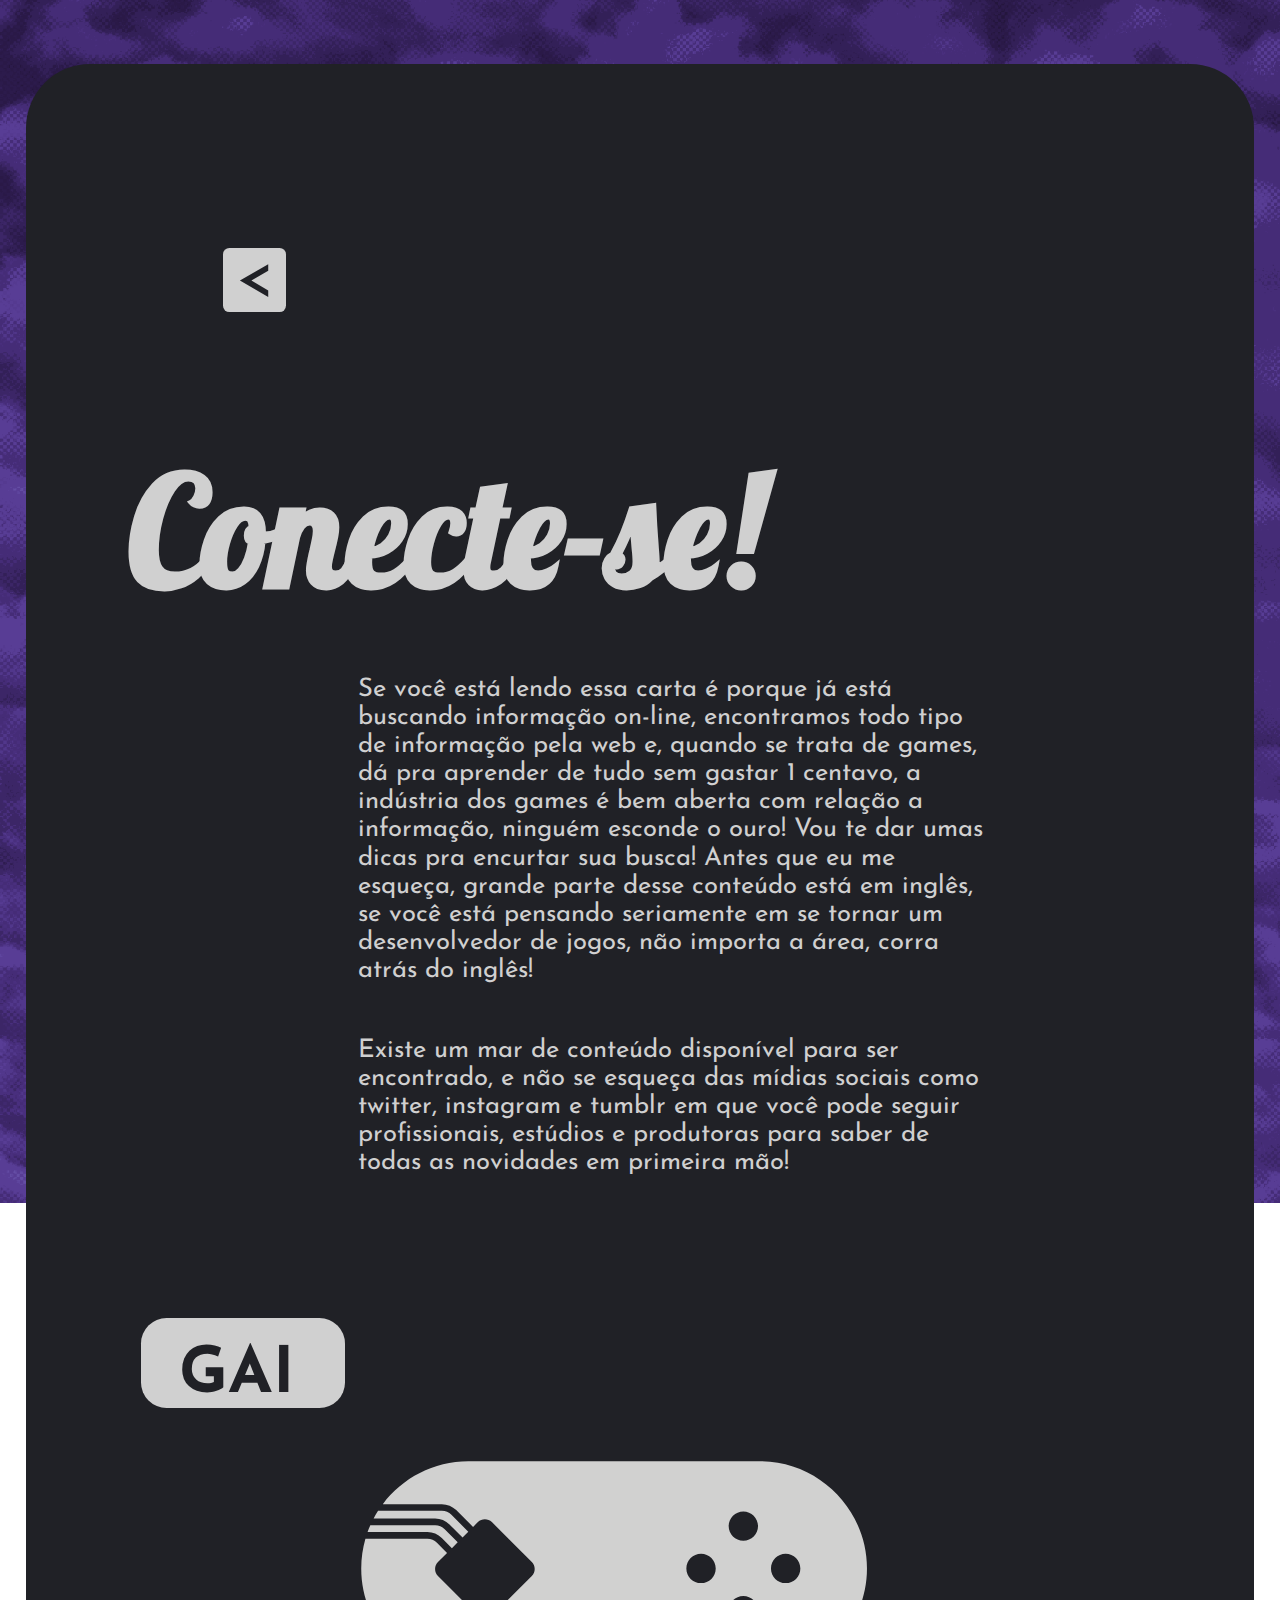
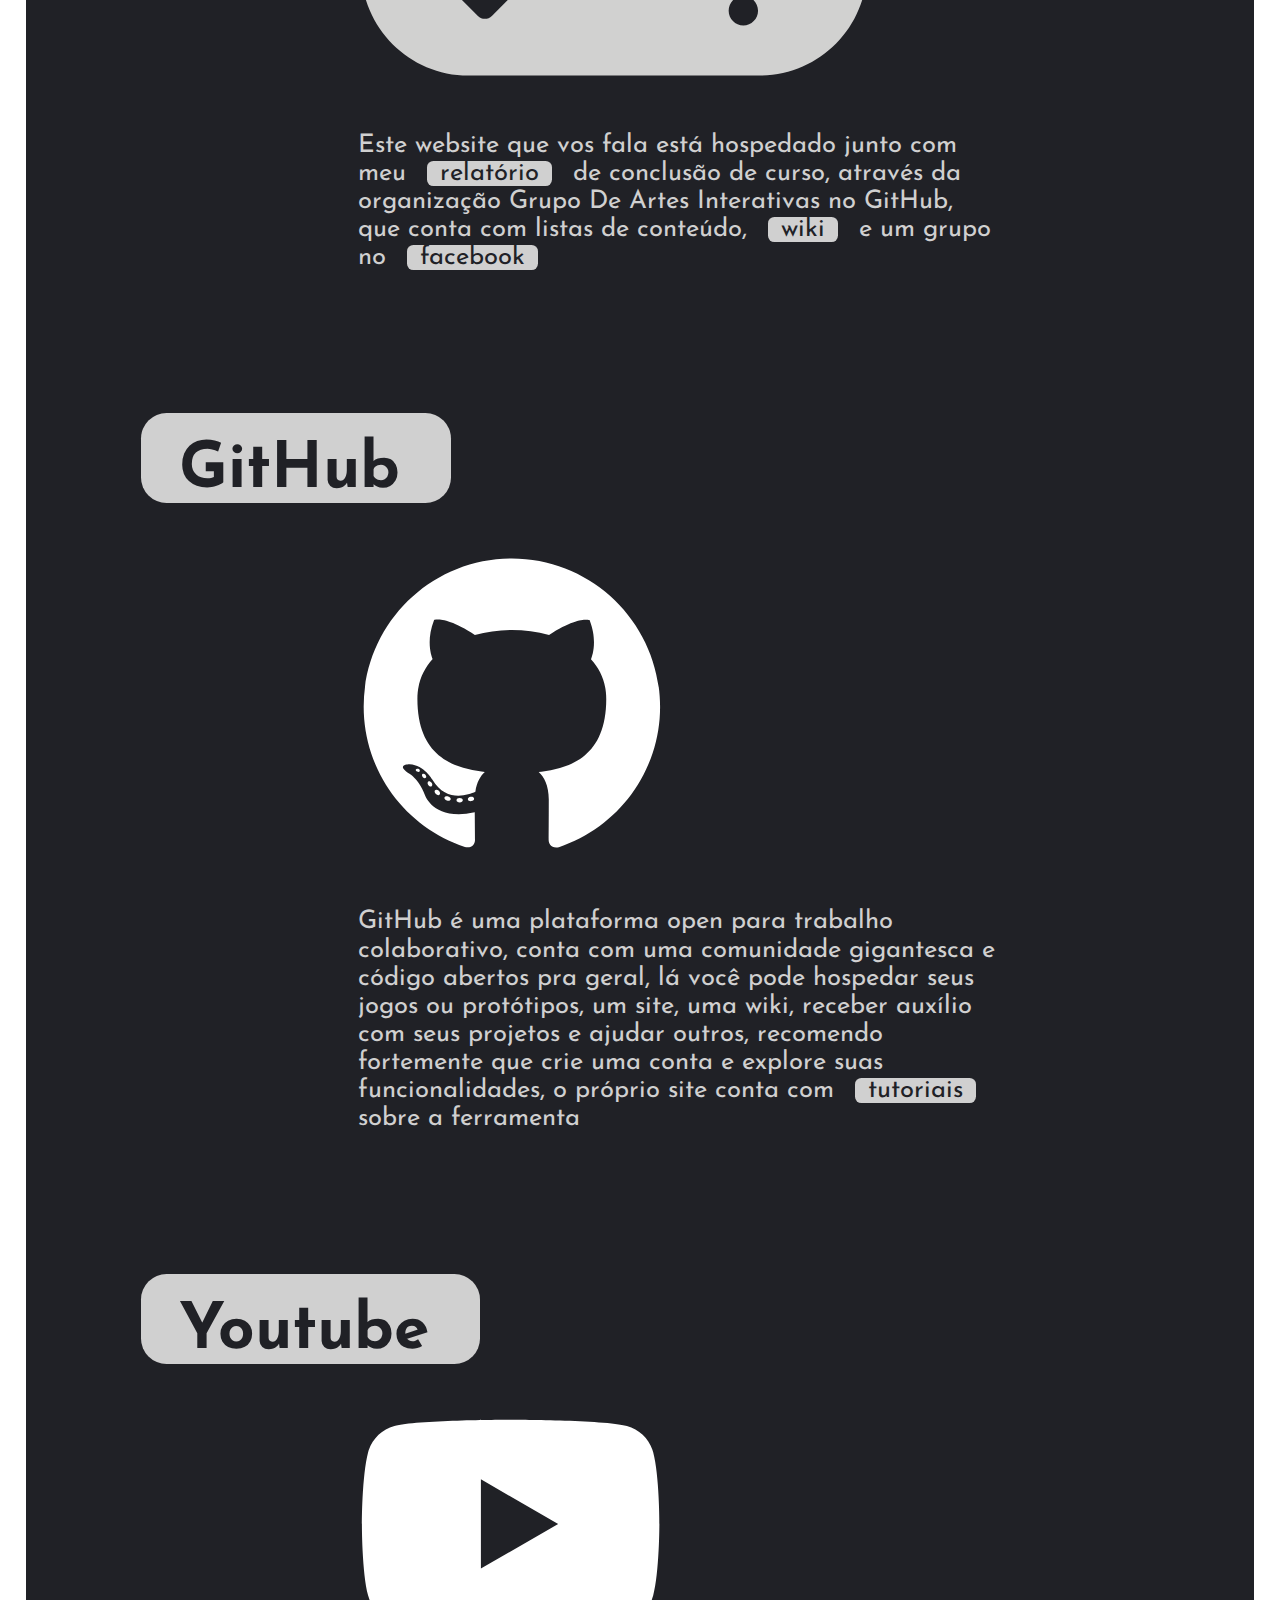
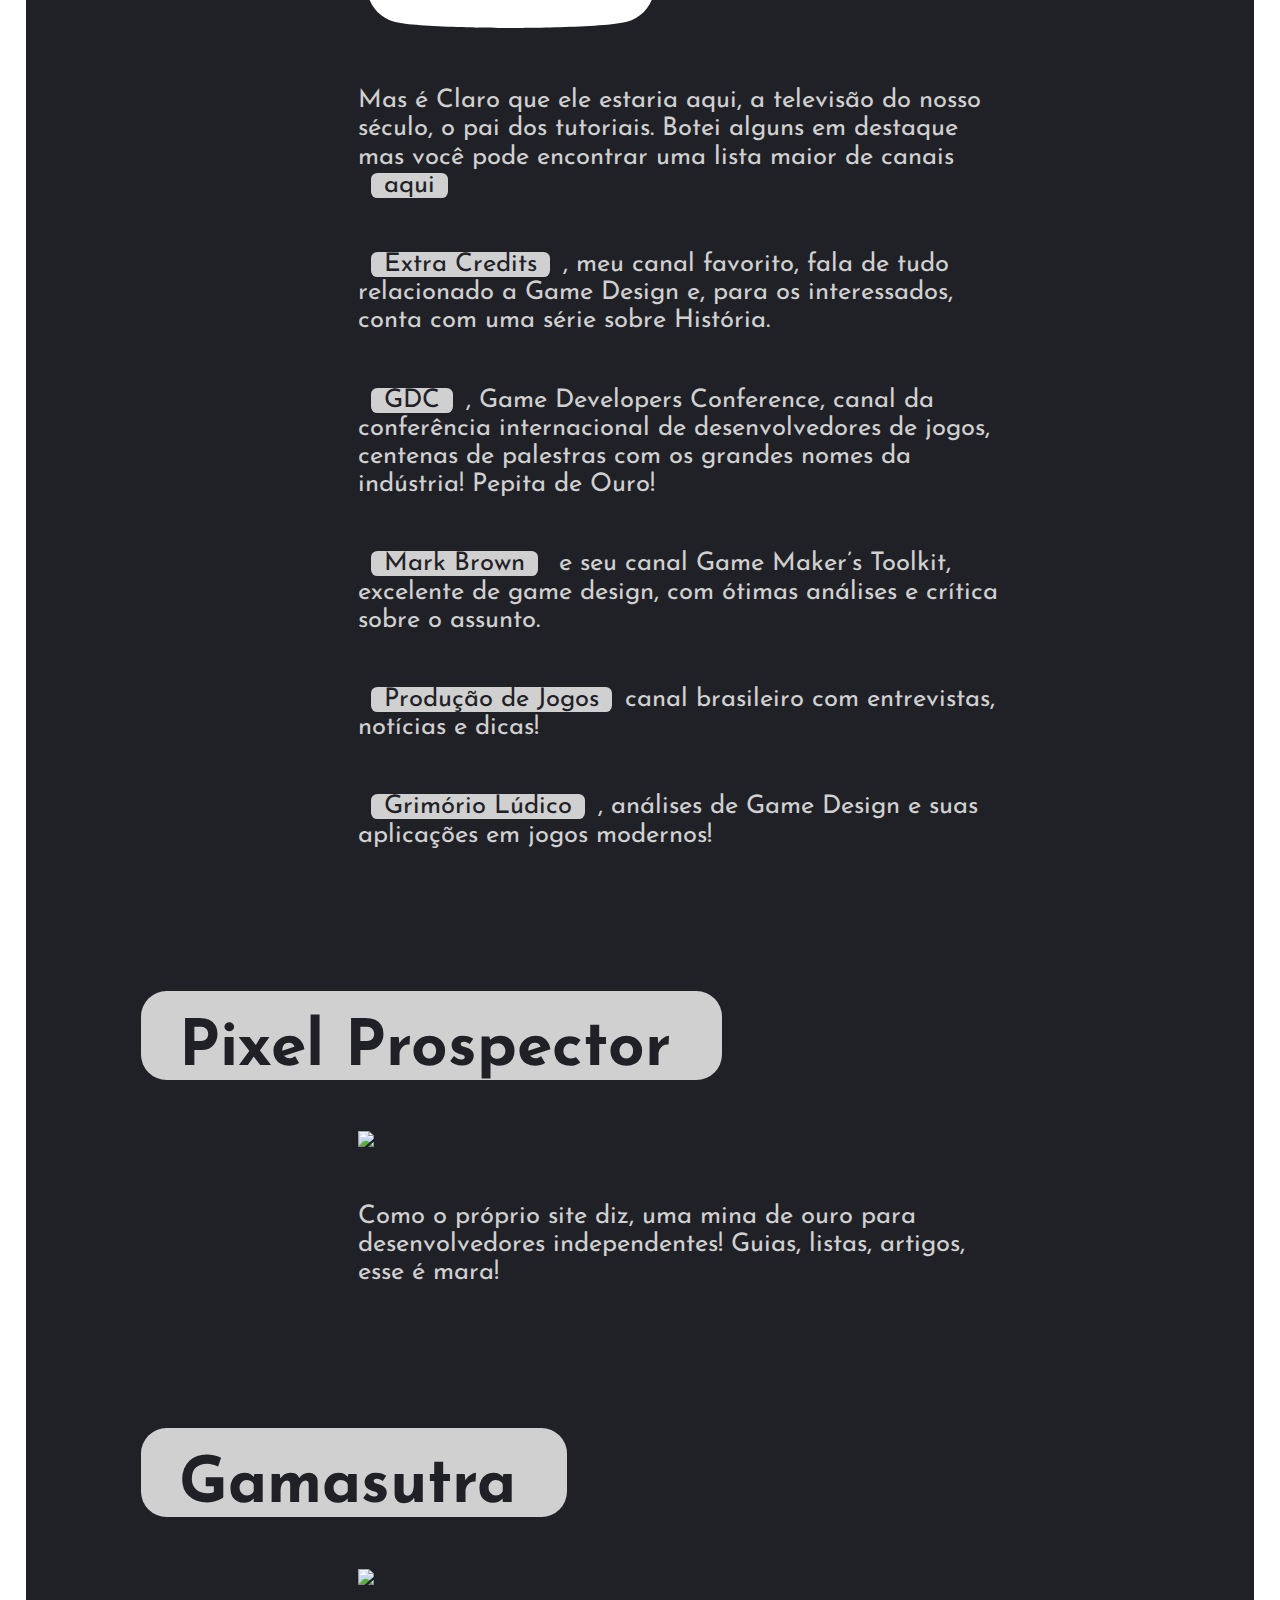
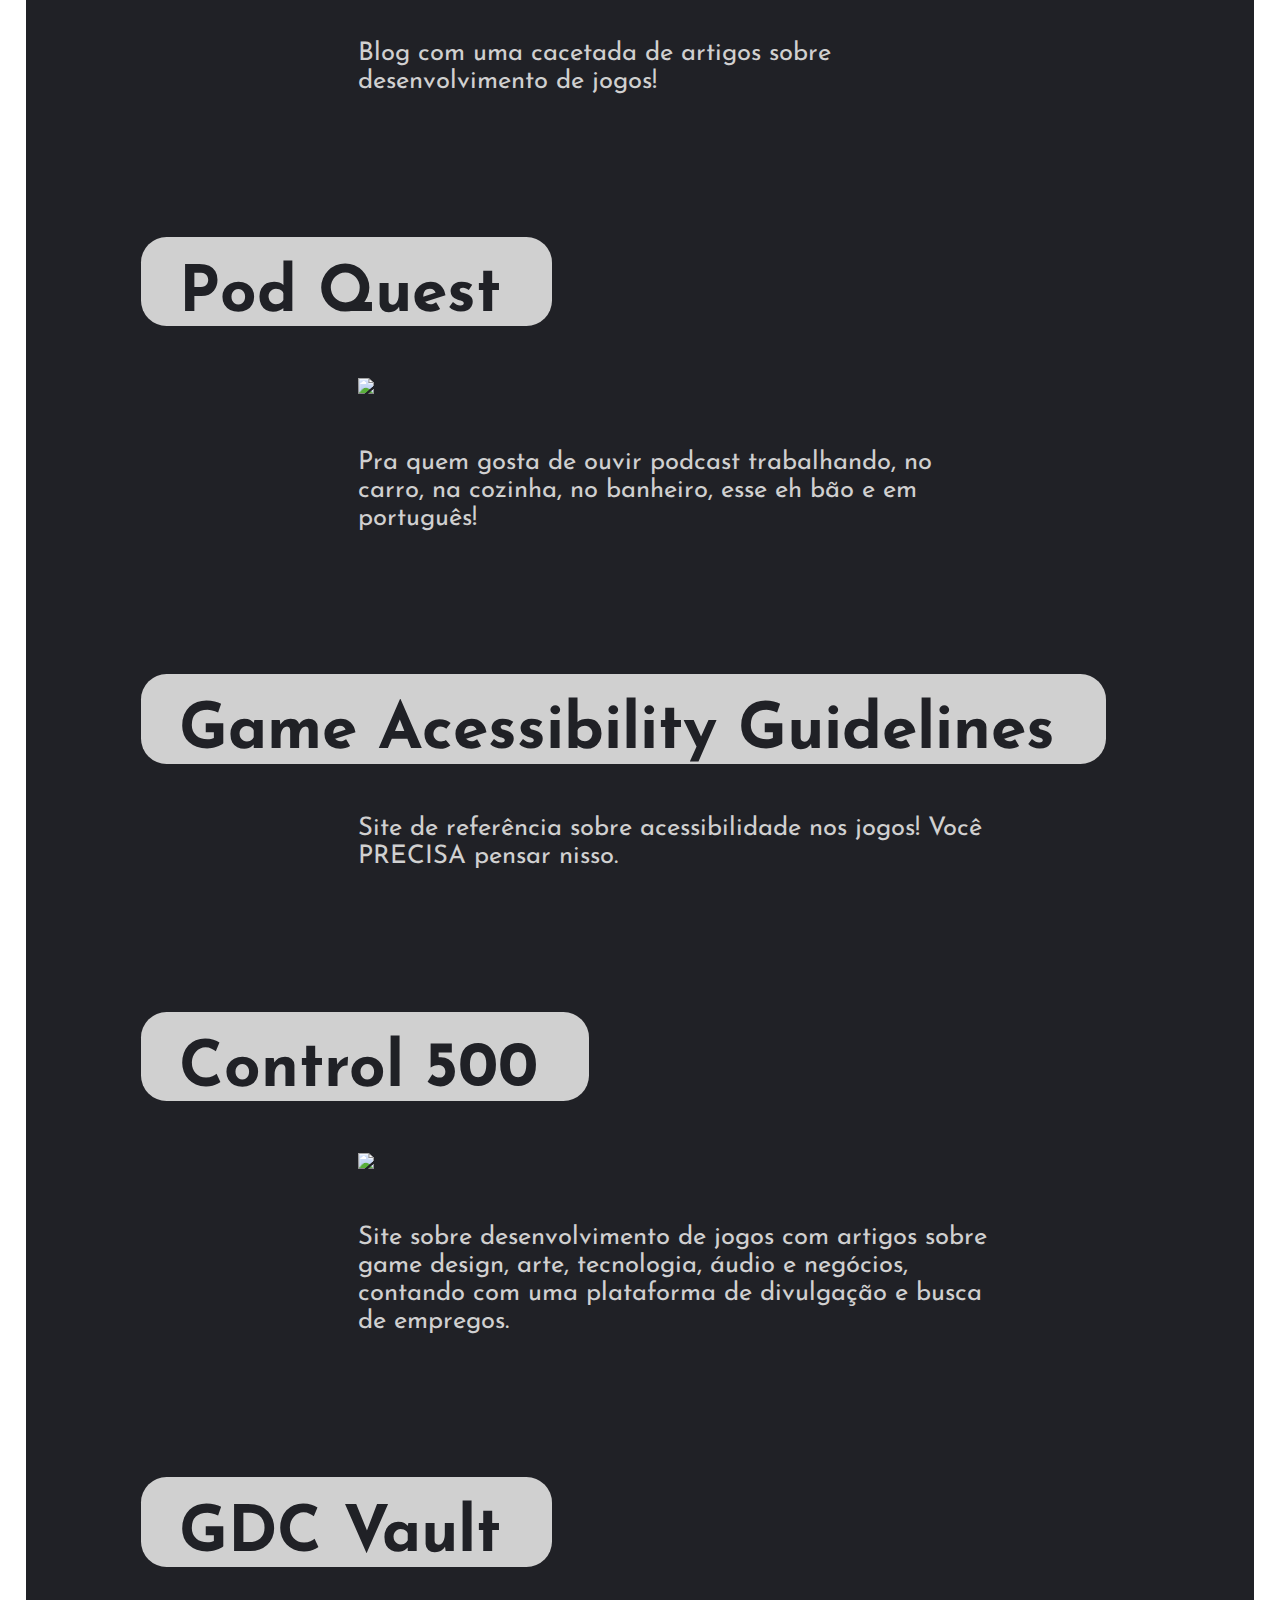
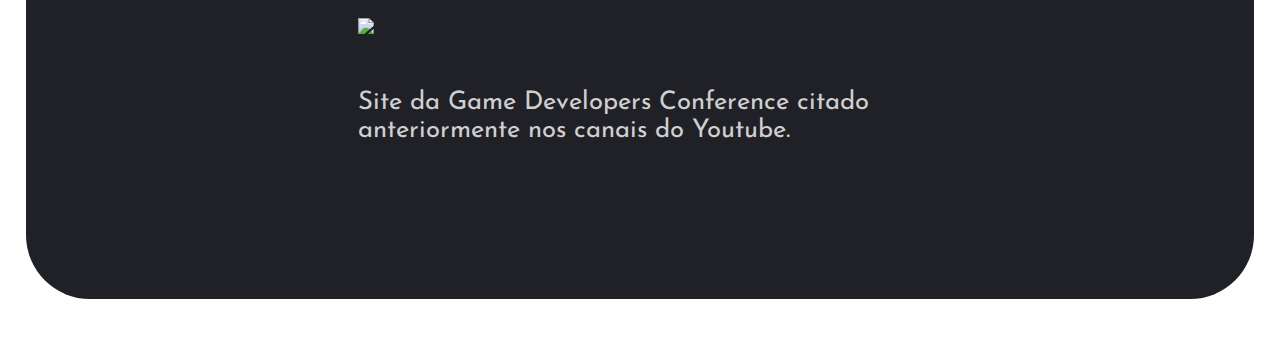
==== commit ae8b4ec1: "Add files via upload" ====
--- a/conectar.html
+++ b/conectar.html
@@ -22,9 +22,11 @@
 <body>
 	<div class="bg parallax">
 		<div class="content">
+			<div class="voltar"><a href="index.html" ><</a></div>
 			<h1>Conecte-se!</h1>
 			<!-- <h2>Tecnologia</h2> -->
-			<p>Se você está lendo essa carta é porque já está buscando informação on-line, encontramos todo tipo de informação pela web e, quando se trata de games, dá pra aprender de tudo sem gastar 1 centavo, a indústria dos games é bem aberta com relação a informação, ninguém esconde o ouro! Vou te dar umas dicas pra encurtar sua busca! Antes que eu me esqueça, grande parte desse conteúdo está em inglês, se você está pensando seriamente em se tornar um desenvolvedor de jogos, não importa a área, corra atrás do inglês!</p> 
+			<p>Se você está lendo essa carta é porque já está buscando informação on-line, encontramos todo tipo de informação pela web e, quando se trata de games, dá pra aprender de tudo sem gastar 1 centavo, a indústria dos games é bem aberta com relação a informação, ninguém esconde o ouro! Vou te dar umas dicas pra encurtar sua busca! Antes que eu me esqueça, grande parte desse conteúdo está em inglês, se você está pensando seriamente em se tornar um desenvolvedor de jogos, não importa a área, corra atrás do inglês!</p>
+			<p>Existe um mar de conteúdo disponível para ser encontrado, e não se esqueça das mídias sociais como twitter, instagram e tumblr em que você pode seguir profissionais, estúdios e produtoras para saber de todas as novidades em primeira mão!</p>
 
 			<h2><a href="https://github.com/GrupoDeArtesInterativas">GAI</a></h2>
 			<object class="big" type="image/svg+xml" data="GAI_logo.svg"></object>
@@ -71,7 +73,7 @@
 			<img class="big" src="https://roadtovrlive-5ea0.kxcdn.com/wp-content/uploads/2015/02/gdc-featured.png">
 			<p>Site da Game Developers Conference citado anteriormente nos canais do Youtube.</p>
 
-			<p>Existe um mar de conteúdo disponível para ser encontrado, e não se esqueça das mídias sociais como twitter, instagram e tumblr em que você pode seguir seus estúdios e produtoras favoritos para saber de todas as novidades em primeira mão!</p>
+			
 		</div>
 	</div>
 
--- a/GameDesignlvl1.css
+++ b/GameDesignlvl1.css
@@ -129,6 +129,7 @@
 	display: grid;
 	grid-gap: 3vw;
 	grid-template-columns: 28vw 28vw 28vw;
+	/*grid-template-rows: 26vw 26vw;*/
 }
 
 .carta {
@@ -138,6 +139,7 @@
 	background-color: #202126;
 	padding: 3vw;
 	overflow: hidden;
+	width: 21vw;
 }
 
 .carta h5 {
@@ -158,6 +160,7 @@
 	font-size: 1.5vw;
 	color: #d0d0d0;
 	margin-bottom: 1vw;
+	margin-top: 2vw;
 	font-family: 'Josefin Sans', sans-serif;
 }
 .carta:hover {
@@ -191,16 +194,43 @@
 					/*FOOTER*/
 .footer {
 	background-color: #202126;
+	padding: 10vw;
 }
 .footer h5 {
 	font-family: 'Josefin Sans', sans-serif;
 	font-size: 2vw;
 	color: #d0d0d0;
 	text-align: center;
-}
+	line-height: 1,2;
+	margin-top: 5vw;
+	margin-bottom: 5vw;
+}
+.footer a {
+	color: #202126;
+	background-color: #d0d0d0;
+	border-radius: 0.5vw;
+	margin: 1vw;
+	padding-left: 1vw;
+	padding-right: 1vw;
+	text-decoration: none;
+}
+.footer object {
+	width: 100%;
+}
+.footer div {
+	/*width: 50%;*/
+	margin: 0 20%;
+}
+
 @media only screen and (max-width: 620px) {
 	.footer h5 {
-		font-size: 6vw;
+		font-size: 4vw;
+	}
+	.footer object {
+		width: 100%;
+	}
+	.footer div {
+		margin: 0;
 	}
 }
 
@@ -230,8 +260,8 @@
 	font-family: 'Josefin Sans', sans-serif;
 	font-weight: 700vw;
 	margin: auto;
-	margin-bottom: 2vw;
-	margin-top: 10vw;
+	margin-bottom: 4vw;
+	margin-top: 13vw;
 
 }
 
@@ -247,13 +277,19 @@
 	line-height: 1.1;
 }
 
+.content p .good{
+	 color: #33ff77;
+}.content p .bad{
+	 color: #ff3377;
+}
+
 .content a {
 	color: #202126;
 	background-color: #d0d0d0;
-	border-radius: 1vw;
-	margin: auto;
-	padding-left: 2vw;
-	padding-right: 2vw;
+	border-radius: 0.5vw;
+	margin: 1vw;
+	padding-left: 1vw;
+	padding-right: 1vw;
 	text-decoration: none;
 /*	font-family: 'Josefin Sans', sans-serif;
 	font-weight: 700;*/
@@ -277,6 +313,11 @@
 	width: 30%;
 }
 
+.voltar {
+	font-size: 5vw;
+	font-family: 'Josefin Sans', sans-serif;
+	margin-bottom: 3vw;
+}
 
 @media only screen and (max-width: 620px) {
 	.content h1 {
